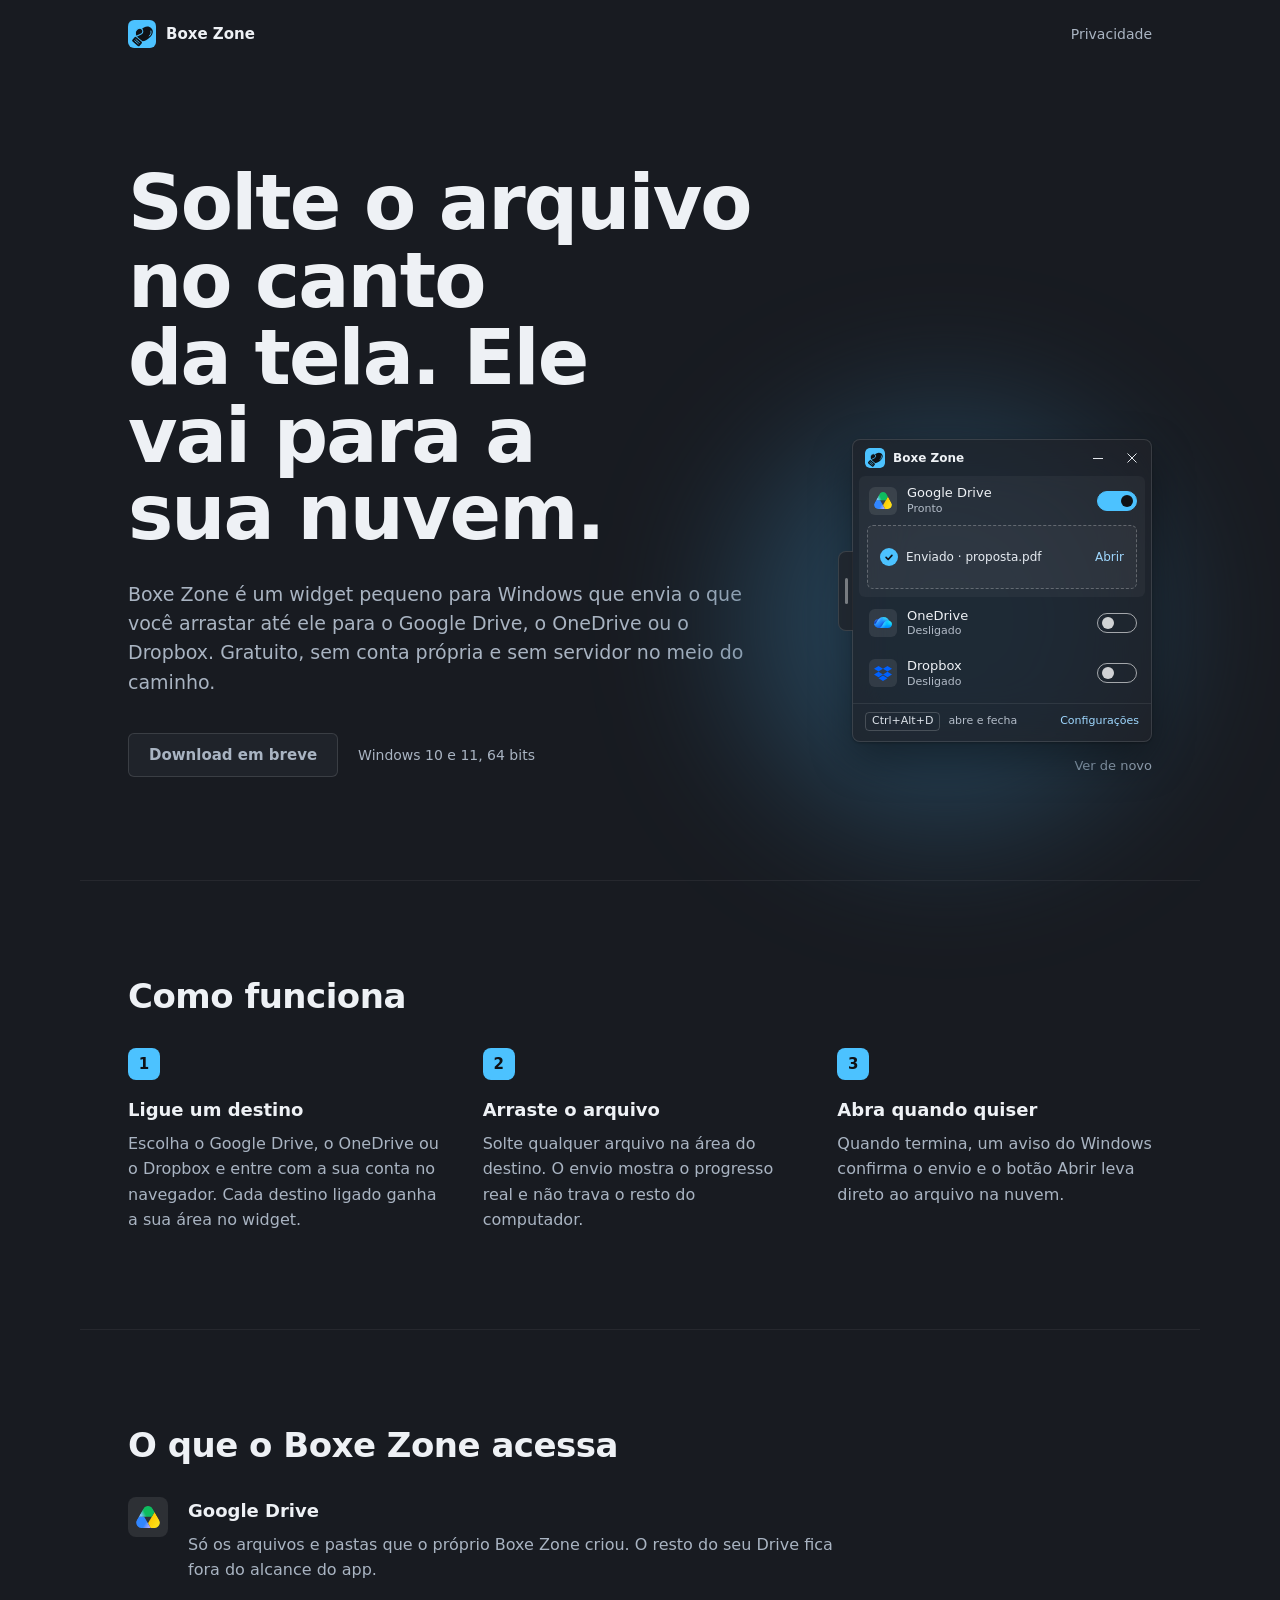
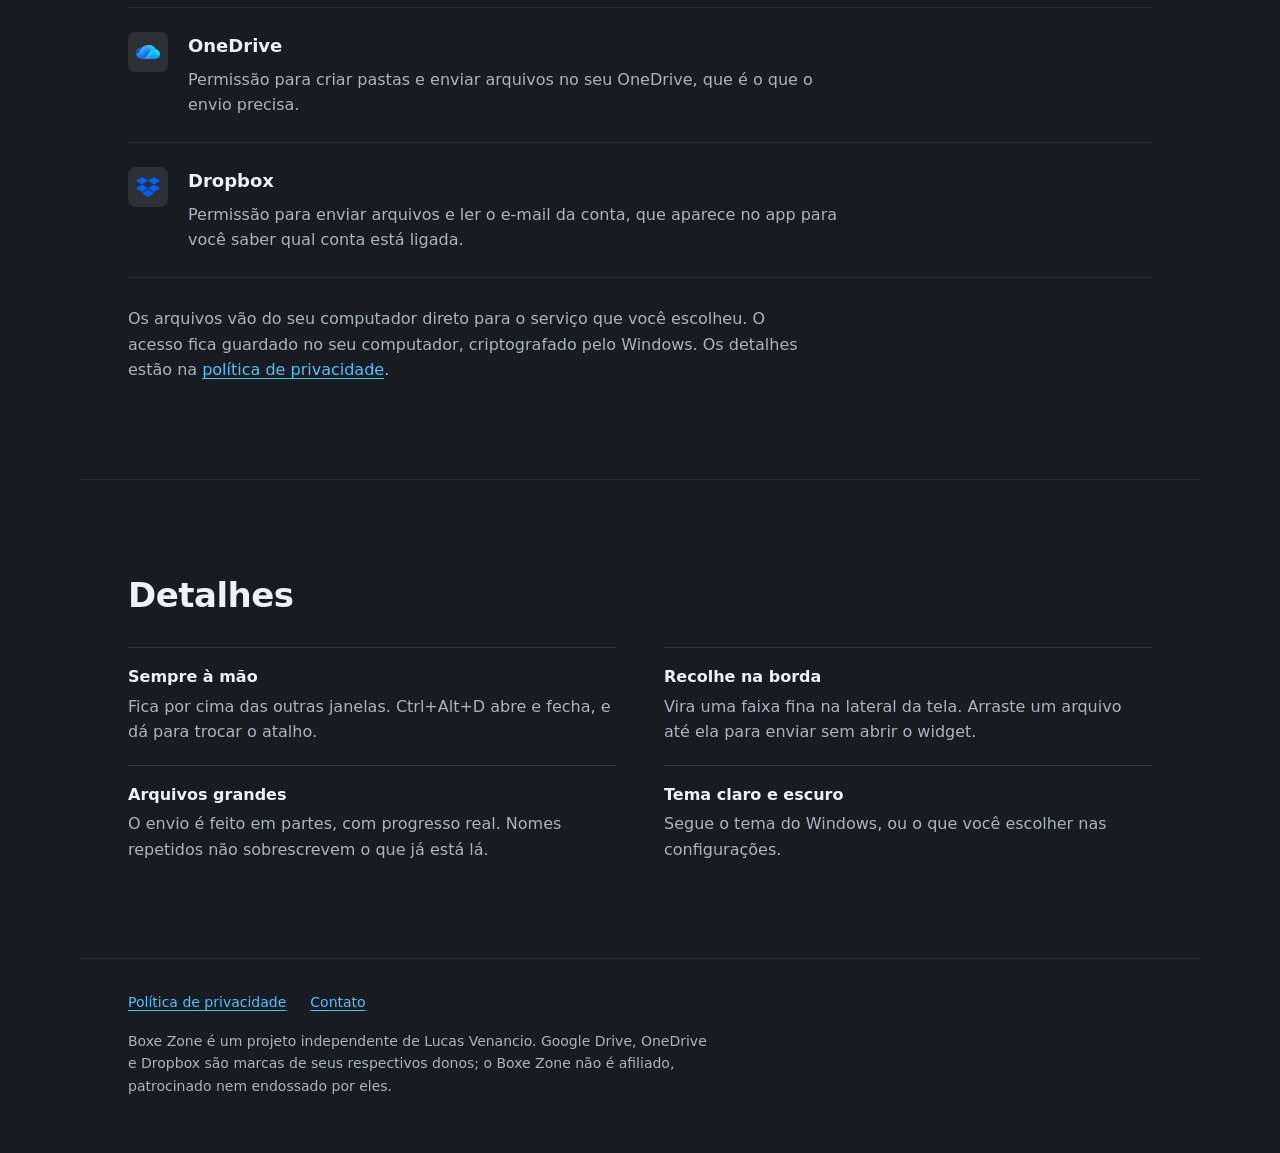
==== website/index.html @ d152ca83 "chore: split the repo into app/ and website/ - app/: the WinUI project, moved as is (history kept as" ====
<!doctype html>
<html lang="pt-BR">
<head>
  <meta charset="utf-8">
  <meta name="viewport" content="width=device-width, initial-scale=1">
  <title>Boxe Zone</title>
  <meta name="description" content="Boxe Zone é um widget gratuito para Windows: arraste arquivos para o canto da tela e eles são enviados para o Google Drive, OneDrive ou Dropbox.">
  <meta property="og:title" content="Boxe Zone">
  <meta property="og:description" content="Arraste arquivos para o canto da tela e eles vão para o Google Drive, OneDrive ou Dropbox.">
  <meta property="og:type" content="website">
  <meta property="og:url" content="https://weblucasdev.github.io/BoxeZone/">
  <meta property="og:image" content="https://weblucasdev.github.io/BoxeZone/assets/logo.svg">
  <meta name="theme-color" content="#181b21">
  <link rel="icon" href="assets/logo.svg" type="image/svg+xml">
  <link rel="alternate icon" href="favicon.ico">
  <link rel="stylesheet" href="assets/style.css">
</head>
<body>
  <a class="skip" href="#conteudo">Pular para o conteúdo</a>

  <header class="bar">
    <a class="brand" href="./" aria-label="Boxe Zone, página inicial">
      <img src="assets/logo.svg" alt="" width="28" height="28">
      Boxe Zone
    </a>
    <nav aria-label="Páginas">
      <a href="privacidade/">Privacidade</a>
    </nav>
  </header>

  <main id="conteudo">
    <section class="hero" aria-labelledby="titulo">
      <div>
        <h1 id="titulo">Solte o arquivo no canto da tela. Ele vai para a sua nuvem.</h1>
        <p class="lede">Boxe Zone é um widget pequeno para Windows que envia o que você arrastar até ele para o Google Drive, o OneDrive ou o Dropbox. Gratuito, sem conta própria e sem servidor no meio do caminho.</p>
        <div class="get">
          <a class="button" role="link" aria-disabled="true">Download em breve</a>
          <small>Windows 10 e 11, 64 bits</small>
        </div>
      </div>

      <div class="desk-glow" aria-hidden="true"></div>

      <div class="widget-col">
        <figure class="widget play" id="demo" aria-label="Demonstração: um arquivo é solto na área do Google Drive e enviado" role="img" style="margin:0">
          <div class="tab" aria-hidden="true"><span></span></div>
          <div class="w-head" aria-hidden="true">
            <img src="assets/logo.svg" alt="">
            <span class="title">Boxe Zone</span>
            <span class="w-caps">
              <svg width="10" height="10" viewBox="0 0 10 10" fill="none" stroke="currentColor" stroke-width="1"><path d="M0 5.5h10"/></svg>
              <svg width="10" height="10" viewBox="0 0 10 10" fill="none" stroke="currentColor" stroke-width="1"><path d="M.5.5l9 9M9.5.5l-9 9"/></svg>
            </span>
          </div>

          <div class="w-list" aria-hidden="true">
            <div class="w-row on">
              <div class="w-line">
                <span class="w-icon"><img src="assets/google-drive.svg" alt=""></span>
                <span class="w-name">Google Drive<small class="status"><span class="st-ready">Pronto</span><span class="st-sending">Enviando…</span></small></span>
                <span class="switch on"></span>
              </div>
              <div class="zone">
                <span class="flying">
                  <svg width="12" height="12" viewBox="0 0 16 16" fill="none" stroke="currentColor" stroke-width="1.4"><path d="M4 1.5h5l3 3v10H4z"/><path d="M9 1.5v3h3"/></svg>
                  proposta.pdf
                </span>
                <div class="z-idle">
                  <svg width="16" height="16" viewBox="0 0 16 16" fill="none" stroke="currentColor" stroke-width="1.4" stroke-linecap="round" stroke-linejoin="round"><path d="M8 10.5V2.5"/><path d="M5 5.5l3-3 3 3"/><path d="M2.5 10.5v3h11v-3"/></svg>
                  <span>Solte arquivos aqui</span>
                </div>
                <div class="z-sending">
                  <div class="z-file">
                    <svg width="14" height="14" viewBox="0 0 16 16" fill="none" stroke="currentColor" stroke-width="1.3"><path d="M4 1.5h5l3 3v10H4z"/><path d="M9 1.5v3h3"/></svg>
                    <span class="fname">proposta.pdf</span>

                  </div>
                  <div class="track"><i></i></div>
                </div>
                <div class="z-done">
                  <div class="z-file">
                    <span class="check"><svg width="10" height="10" viewBox="0 0 12 12" fill="none" stroke="currentColor" stroke-width="2" stroke-linecap="round" stroke-linejoin="round"><path d="M2.5 6.5l2.5 2.5 4.5-5"/></svg></span>
                    <span class="fname">Enviado · proposta.pdf</span>
                    <a>Abrir</a>
                  </div>
                </div>
              </div>
            </div>
            <div class="w-row">
              <div class="w-line">
                <span class="w-icon"><img src="assets/onedrive.svg" alt=""></span>
                <span class="w-name">OneDrive<small>Desligado</small></span>
                <span class="switch"></span>
              </div>
            </div>
            <div class="w-row">
              <div class="w-line">
                <span class="w-icon"><img src="assets/dropbox.svg" alt=""></span>
                <span class="w-name">Dropbox<small>Desligado</small></span>
                <span class="switch"></span>
              </div>
            </div>
          </div>

          <div class="w-foot" aria-hidden="true">
            <kbd>Ctrl+Alt+D</kbd>
            <span>abre e fecha</span>
            <span class="link">Configurações</span>
          </div>
        </figure>
        <button class="replay" type="button" id="replay" hidden>Ver de novo</button>
      </div>
    </section>

    <section class="section" aria-labelledby="como">
      <h2 id="como">Como funciona</h2>
      <ol class="steps">
        <li>
          <h3>Ligue um destino</h3>
          <p>Escolha o Google Drive, o OneDrive ou o Dropbox e entre com a sua conta no navegador. Cada destino ligado ganha a sua área no widget.</p>
        </li>
        <li>
          <h3>Arraste o arquivo</h3>
          <p>Solte qualquer arquivo na área do destino. O envio mostra o progresso real e não trava o resto do computador.</p>
        </li>
        <li>
          <h3>Abra quando quiser</h3>
          <p>Quando termina, um aviso do Windows confirma o envio e o botão Abrir leva direto ao arquivo na nuvem.</p>
        </li>
      </ol>
    </section>

    <section class="section" aria-labelledby="acesso">
      <h2 id="acesso">O que o Boxe Zone acessa</h2>
      <ul class="access">
        <li>
          <span class="w-icon"><img src="assets/google-drive.svg" alt=""></span>
          <div>
            <h3>Google Drive</h3>
            <p>Só os arquivos e pastas que o próprio Boxe Zone criou. O resto do seu Drive fica fora do alcance do app.</p>
          </div>
        </li>
        <li>
          <span class="w-icon"><img src="assets/onedrive.svg" alt=""></span>
          <div>
            <h3>OneDrive</h3>
            <p>Permissão para criar pastas e enviar arquivos no seu OneDrive, que é o que o envio precisa.</p>
          </div>
        </li>
        <li>
          <span class="w-icon"><img src="assets/dropbox.svg" alt=""></span>
          <div>
            <h3>Dropbox</h3>
            <p>Permissão para enviar arquivos e ler o e-mail da conta, que aparece no app para você saber qual conta está ligada.</p>
          </div>
        </li>
      </ul>
      <p class="note">Os arquivos vão do seu computador direto para o serviço que você escolheu. O acesso fica guardado no seu computador, criptografado pelo Windows. Os detalhes estão na <a href="privacidade/">política de privacidade</a>.</p>
    </section>

    <section class="section" aria-labelledby="detalhes">
      <h2 id="detalhes">Detalhes</h2>
      <dl class="facts">
        <div>
          <dt>Sempre à mão</dt>
          <dd>Fica por cima das outras janelas. Ctrl+Alt+D abre e fecha, e dá para trocar o atalho.</dd>
        </div>
        <div>
          <dt>Recolhe na borda</dt>
          <dd>Vira uma faixa fina na lateral da tela. Arraste um arquivo até ela para enviar sem abrir o widget.</dd>
        </div>
        <div>
          <dt>Arquivos grandes</dt>
          <dd>O envio é feito em partes, com progresso real. Nomes repetidos não sobrescrevem o que já está lá.</dd>
        </div>
        <div>
          <dt>Tema claro e escuro</dt>
          <dd>Segue o tema do Windows, ou o que você escolher nas configurações.</dd>
        </div>
      </dl>
    </section>
  </main>

  <footer class="foot">
    <nav aria-label="Rodapé">
      <a href="privacidade/">Política de privacidade</a>
      <a href="mailto:lucasvenanciodev@gmail.com">Contato</a>
    </nav>
    <p>Boxe Zone é um projeto independente de Lucas Venancio. Google Drive, OneDrive e Dropbox são marcas de seus respectivos donos; o Boxe Zone não é afiliado, patrocinado nem endossado por eles.</p>
  </footer>

  <script>
    // Replays the drop demo on request; the first run starts on load through the .play class.
    (function () {
      var demo = document.getElementById('demo');
      var replay = document.getElementById('replay');
      if (!window.matchMedia || window.matchMedia('(prefers-reduced-motion: reduce)').matches) {
        return;
      }
      replay.hidden = false;
      replay.addEventListener('click', function () {
        demo.classList.remove('play');
        void demo.offsetWidth;
        demo.classList.add('play');
      });
    })();
  </script>
</body>
</html>
---- website/assets/style.css ----
/* Boxe Zone site: same palette and type as the Windows app (dark Fluent, accent #4CC2FF). */

:root {
  --desk: #181b21;
  --desk-raised: #1f232a;
  --surface: rgba(32, 34, 40, 0.72);
  --text: #eef1f5;
  --muted: #a9b4c2;
  --line: rgba(255, 255, 255, 0.12);
  --accent: #4cc2ff;
  --ink: #0f1216;

  --font: "Segoe UI Variable Text", "Segoe UI Variable", "Segoe UI", system-ui, -apple-system, sans-serif;
  --font-display: "Segoe UI Variable Display", "Segoe UI Variable", "Segoe UI", system-ui, -apple-system, sans-serif;

  --gutter: clamp(16px, 5vw, 48px);
  --measure: 66ch;
}

*,
*::before,
*::after {
  box-sizing: border-box;
}

html {
  color-scheme: dark;
  -webkit-text-size-adjust: 100%;
}

body {
  margin: 0;
  background: var(--desk);
  color: var(--text);
  font-family: var(--font);
  font-size: 16px;
  line-height: 1.6;
}

a {
  color: var(--accent);
  text-underline-offset: 3px;
}

a:hover {
  color: #8fd8ff;
}

:focus-visible {
  outline: 2px solid var(--accent);
  outline-offset: 3px;
  border-radius: 4px;
}

img {
  display: block;
  max-width: 100%;
}

.skip {
  position: absolute;
  left: 16px;
  top: -48px;
  padding: 8px 12px;
  background: var(--accent);
  color: var(--ink);
  border-radius: 6px;
  font-weight: 600;
  text-decoration: none;
}

.skip:focus {
  top: 12px;
}

/* Top bar */

.bar {
  display: flex;
  align-items: center;
  justify-content: space-between;
  gap: 16px;
  max-width: 1120px;
  margin: 0 auto;
  padding: 20px var(--gutter);
}

.brand {
  display: inline-flex;
  align-items: center;
  gap: 10px;
  color: var(--text);
  font-weight: 600;
  font-size: 15px;
  text-decoration: none;
}

.brand img {
  width: 28px;
  height: 28px;
}

.brand:hover {
  color: var(--text);
}

.bar nav a {
  color: var(--muted);
  font-size: 14px;
  text-decoration: none;
}

.bar nav a:hover {
  color: var(--text);
}

/* Hero: the page is a desktop, and the widget sits in its corner like it does on Windows. */

.hero {
  position: relative;
  max-width: 1120px;
  margin: 0 auto;
  padding: clamp(40px, 8vw, 96px) var(--gutter) clamp(48px, 8vw, 104px);
  display: grid;
  grid-template-columns: minmax(0, 1fr) 316px;
  align-items: end;
  gap: 48px;
}

.hero h1 {
  margin: 0;
  max-width: 13em;
  font-family: var(--font-display);
  font-weight: 600;
  font-size: clamp(40px, 6.4vw, 76px);
  line-height: 1.02;
  letter-spacing: -0.025em;
  text-wrap: balance;
}

.hero .lede {
  max-width: 34em;
  margin: 28px 0 0;
  color: var(--muted);
  font-size: clamp(17px, 1.6vw, 19px);
  line-height: 1.55;
}

.get {
  display: flex;
  flex-wrap: wrap;
  align-items: center;
  gap: 12px 20px;
  margin-top: 36px;
}

.button {
  display: inline-flex;
  align-items: center;
  gap: 10px;
  min-height: 44px;
  padding: 0 20px;
  border-radius: 6px;
  background: var(--accent);
  color: var(--ink);
  font: 600 15px/1 var(--font);
  text-decoration: none;
  border: 0;
}

.button[aria-disabled="true"] {
  background: var(--desk-raised);
  color: var(--muted);
  border: 1px solid var(--line);
  cursor: default;
}

.get small {
  color: var(--muted);
  font-size: 14px;
}

/* The widget, rebuilt from the app's own measures (docs/widget.dc.html). */

.desk-glow {
  position: absolute;
  right: 4%;
  bottom: 6%;
  width: 420px;
  height: 420px;
  border-radius: 50%;
  background: #2f5d7c;
  filter: blur(70px);
  opacity: 0.55;
  pointer-events: none;
}

.widget {
  position: relative;
  width: 300px;
  justify-self: end;
  border-radius: 8px;
  background: var(--surface);
  -webkit-backdrop-filter: blur(28px) saturate(140%);
  backdrop-filter: blur(28px) saturate(140%);
  border: 1px solid var(--line);
  box-shadow: 0 16px 40px rgba(0, 0, 0, 0.4), 0 1px 3px rgba(0, 0, 0, 0.3);
  font-size: 13px;
  line-height: 1.35;
  user-select: none;
}

.widget .tab {
  position: absolute;
  left: -15px;
  top: 50%;
  width: 15px;
  height: 80px;
  margin-top: -40px;
  border: 1px solid var(--line);
  border-right: 0;
  border-radius: 8px 0 0 8px;
  background: var(--surface);
  display: flex;
  align-items: center;
  justify-content: center;
}

.widget .tab span {
  width: 3px;
  height: 26px;
  border-radius: 2px;
  background: rgba(255, 255, 255, 0.4);
}

.w-head {
  display: flex;
  align-items: center;
  gap: 8px;
  height: 36px;
  padding: 0 14px 0 12px;
  font-size: 12px;
  font-weight: 600;
}

.w-head img {
  width: 20px;
  height: 20px;
  border-radius: 5px;
}

.w-head .title {
  flex-grow: 1;
}

.w-caps {
  display: flex;
  gap: 24px;
  color: #e3e7ec;
}

.w-list {
  display: flex;
  flex-direction: column;
  gap: 2px;
  padding: 0 6px 6px;
}

.w-row {
  border-radius: 6px;
}

.w-row.on {
  background: rgba(255, 255, 255, 0.04);
}

.w-line {
  display: flex;
  align-items: center;
  gap: 10px;
  padding: 8px 8px 8px 10px;
}

.w-icon {
  width: 28px;
  height: 28px;
  border-radius: 6px;
  background: rgba(255, 255, 255, 0.09);
  display: flex;
  align-items: center;
  justify-content: center;
  flex-shrink: 0;
}

.w-icon img {
  width: 18px;
  height: 18px;
  object-fit: contain;
}

.w-name {
  flex-grow: 1;
  min-width: 0;
}

.w-name small {
  display: block;
  color: #b3bcc8;
  font-size: 11px;
}

.switch {
  position: relative;
  width: 40px;
  height: 20px;
  border-radius: 10px;
  border: 1px solid rgba(255, 255, 255, 0.6);
  flex-shrink: 0;
}

.switch::after {
  content: "";
  position: absolute;
  top: 3px;
  left: 4px;
  width: 12px;
  height: 12px;
  border-radius: 6px;
  background: rgba(255, 255, 255, 0.8);
}

.switch.on {
  background: var(--accent);
  border-color: var(--accent);
}

.switch.on::after {
  left: 23px;
  background: var(--ink);
}

.w-foot {
  display: flex;
  align-items: center;
  gap: 8px;
  padding: 8px 12px 10px;
  border-top: 1px solid rgba(255, 255, 255, 0.08);
  color: #b3bcc8;
  font-size: 11px;
}

.w-foot kbd {
  padding: 1px 6px;
  border: 1px solid rgba(255, 255, 255, 0.18);
  border-radius: 4px;
  color: #dbe1e8;
  font: inherit;
}

.w-foot .link {
  margin-left: auto;
  color: #9fd8ff;
}

/* Drop zone: one sequence on load, a file lands and is sent. */

.zone {
  position: relative;
  display: grid;
  min-height: 64px;
  margin: 0 8px 8px;
  padding: 10px 12px;
  border: 1px dashed rgba(255, 255, 255, 0.26);
  border-radius: 6px;
  background: rgba(255, 255, 255, 0.03);
  color: #e8edf3;
  font-size: 12px;
}

.zone > div {
  grid-area: 1 / 1;
  align-self: center;
}

.z-idle {
  display: flex;
  align-items: center;
  justify-content: center;
  gap: 8px;
  color: #cfd8e3;
}

.z-sending,
.z-done {
  display: flex;
  flex-direction: column;
  gap: 8px;
}

.z-file {
  display: flex;
  align-items: center;
  gap: 8px;
}

.z-file .fname {
  flex-grow: 1;
  overflow: hidden;
  text-overflow: ellipsis;
  white-space: nowrap;
}

/* Row status: "Pronto", and "Enviando…" while the demo file is being sent. */
.status {
  display: grid;
}

.status span {
  grid-area: 1 / 1;
}

.st-sending {
  opacity: 0;
}

.track {
  height: 3px;
  border-radius: 2px;
  background: rgba(255, 255, 255, 0.12);
  overflow: hidden;
}

.track i {
  display: block;
  height: 3px;
  background: var(--accent);
  transform-origin: left;
}

.check {
  width: 18px;
  height: 18px;
  border-radius: 9px;
  background: var(--accent);
  color: var(--ink);
  display: inline-flex;
  align-items: center;
  justify-content: center;
  flex-shrink: 0;
}

.z-done .z-file a {
  color: #9fd8ff;
  text-decoration: none;
}

.flying {
  position: absolute;
  left: -132px;
  top: 14px;
  display: inline-flex;
  align-items: center;
  gap: 6px;
  padding: 6px 10px;
  border-radius: 6px;
  background: #f3f5f8;
  color: #1b1f24;
  font-size: 12px;
  box-shadow: 0 8px 20px rgba(0, 0, 0, 0.35);
  opacity: 0;
  pointer-events: none;
}

/* Final state is the resting state, so without motion the widget simply shows "Enviado". */
.z-idle,
.z-sending,
.zone .flying {
  opacity: 0;
}

.z-done {
  opacity: 1;
}

.track i {
  transform: scaleX(1);
}

@media (prefers-reduced-motion: no-preference) {
  .play .flying {
    animation: fly 1.1s cubic-bezier(0.3, 0, 0.2, 1) 0.6s both;
  }

  .play .z-idle {
    animation: show-until 1.7s 0s both;
  }

  .play .z-sending {
    animation: show-between 3.7s 0s both;
  }

  .play .z-sending .track i {
    animation: fill 1.9s cubic-bezier(0.4, 0, 0.6, 1) 1.7s both;
  }

  .play .z-done {
    animation: show-from 3.7s 0s both;
  }

  .play .zone {
    animation: hover-zone 2s 0s both;
  }

  .play .st-sending {
    animation: show-between 3.7s 0s both;
  }

  .play .st-ready {
    animation: hide-between 3.7s 0s both;
  }
}

@keyframes fly {
  0% { opacity: 0; transform: translate(-40px, -30px) rotate(-6deg); }
  20% { opacity: 1; }
  80% { opacity: 1; transform: translate(150px, 6px) rotate(0); }
  100% { opacity: 0; transform: translate(160px, 8px) scale(0.92); }
}

@keyframes show-until {
  0%, 99% { opacity: 1; }
  100% { opacity: 0; }
}

@keyframes show-between {
  0%, 45% { opacity: 0; }
  46%, 99% { opacity: 1; }
  100% { opacity: 0; }
}

@keyframes hide-between {
  0%, 45% { opacity: 1; }
  46%, 99% { opacity: 0; }
  100% { opacity: 1; }
}

@keyframes show-from {
  0%, 99% { opacity: 0; }
  100% { opacity: 1; }
}

@keyframes fill {
  from { transform: scaleX(0); }
  to { transform: scaleX(1); }
}

/* The file hovering over the zone (about 1.2 s to 1.7 s), like a real drag. */
@keyframes hover-zone {
  0%, 58%, 90%, 100% { border-color: rgba(255, 255, 255, 0.26); background: rgba(255, 255, 255, 0.03); }
  64%, 84% { border-color: rgba(76, 194, 255, 0.7); background: rgba(76, 194, 255, 0.08); }
}

.replay {
  margin-top: 12px;
  padding: 4px 0;
  border: 0;
  background: none;
  color: var(--muted);
  font: 13px var(--font);
  cursor: pointer;
  justify-self: end;
}

.replay:hover {
  color: var(--text);
}

.widget-col {
  display: grid;
  justify-items: end;
}

/* Sections */

.section {
  max-width: 1120px;
  margin: 0 auto;
  padding: clamp(56px, 8vw, 96px) var(--gutter);
  border-top: 1px solid rgba(255, 255, 255, 0.06);
}

.section h2 {
  margin: 0 0 32px;
  font-family: var(--font-display);
  font-weight: 600;
  font-size: clamp(26px, 3vw, 34px);
  line-height: 1.15;
  letter-spacing: -0.015em;
}

.steps {
  display: grid;
  grid-template-columns: repeat(3, minmax(0, 1fr));
  gap: 40px;
  margin: 0;
  padding: 0;
  list-style: none;
  counter-reset: step;
}

.steps li {
  counter-increment: step;
}

.steps li::before {
  content: counter(step);
  display: flex;
  align-items: center;
  justify-content: center;
  width: 32px;
  height: 32px;
  margin-bottom: 16px;
  border-radius: 8px;
  background: var(--accent);
  color: var(--ink);
  font-weight: 700;
  font-size: 15px;
}

.steps h3,
.access h3 {
  margin: 0 0 6px;
  font-size: 18px;
  font-weight: 600;
}

.steps p,
.access p {
  margin: 0;
  color: var(--muted);
  max-width: 34ch;
}

.access {
  display: grid;
  gap: 0;
  margin: 0;
  padding: 0;
  list-style: none;
}

.access li {
  display: grid;
  grid-template-columns: 40px minmax(0, 1fr);
  gap: 20px;
  padding: 24px 0;
  border-bottom: 1px solid rgba(255, 255, 255, 0.06);
}

.access li:first-child {
  padding-top: 0;
}

.access .w-icon {
  width: 40px;
  height: 40px;
  border-radius: 8px;
}

.access .w-icon img {
  width: 24px;
  height: 24px;
}

.access p {
  max-width: var(--measure);
}

.note {
  max-width: var(--measure);
  margin: 28px 0 0;
  color: var(--muted);
}

.facts {
  display: grid;
  grid-template-columns: repeat(2, minmax(0, 1fr));
  gap: 20px 48px;
  margin: 0;
}

.facts div {
  padding-top: 16px;
  border-top: 1px solid var(--line);
}

.facts dt {
  font-weight: 600;
}

.facts dd {
  margin: 4px 0 0;
  color: var(--muted);
}

/* Footer */

.foot {
  max-width: 1120px;
  margin: 0 auto;
  padding: 32px var(--gutter) 48px;
  border-top: 1px solid rgba(255, 255, 255, 0.06);
  color: var(--muted);
  font-size: 14px;
}

.foot p {
  margin: 0 0 8px;
  max-width: var(--measure);
}

.foot nav {
  display: flex;
  flex-wrap: wrap;
  gap: 8px 24px;
  margin-bottom: 16px;
}

/* Long-form pages (privacy policy) */

.doc {
  max-width: calc(var(--measure) + 2 * var(--gutter));
  margin: 0 auto;
  padding: clamp(32px, 6vw, 64px) var(--gutter) 72px;
}

.doc h1 {
  margin: 0 0 8px;
  font-family: var(--font-display);
  font-weight: 600;
  font-size: clamp(32px, 4.4vw, 46px);
  line-height: 1.1;
  letter-spacing: -0.02em;
}

.doc .updated {
  margin: 0 0 40px;
  color: var(--muted);
  font-size: 14px;
}

.doc .summary {
  margin: 0 0 48px;
  padding: 20px 24px;
  border-left: 3px solid var(--accent);
  background: var(--desk-raised);
  border-radius: 0 8px 8px 0;
}

.doc .summary p {
  margin: 0;
}

.doc h2 {
  margin: 48px 0 12px;
  font-size: 22px;
  font-weight: 600;
  line-height: 1.3;
}

.doc h3 {
  margin: 28px 0 8px;
  font-size: 17px;
  font-weight: 600;
}

.doc p,
.doc li {
  color: #d6dde6;
}

.doc ul {
  padding-left: 22px;
}

.doc li + li {
  margin-top: 6px;
}

.doc code {
  padding: 1px 6px;
  border-radius: 4px;
  background: var(--desk-raised);
  font-size: 14px;
  overflow-wrap: anywhere;
}

/* Phones and narrow windows */

@media (max-width: 860px) {
  .hero {
    grid-template-columns: minmax(0, 1fr);
    gap: 56px;
  }

  .widget-col {
    justify-items: center;
  }

  .desk-glow {
    right: 50%;
    transform: translateX(50%);
    width: 320px;
    height: 320px;
  }

  .steps {
    grid-template-columns: minmax(0, 1fr);
    gap: 32px;
  }

  .facts {
    grid-template-columns: minmax(0, 1fr);
  }
}

@media (max-width: 380px) {
  .widget {
    width: 100%;
  }

  .widget-col {
    padding-left: 15px;
  }
}
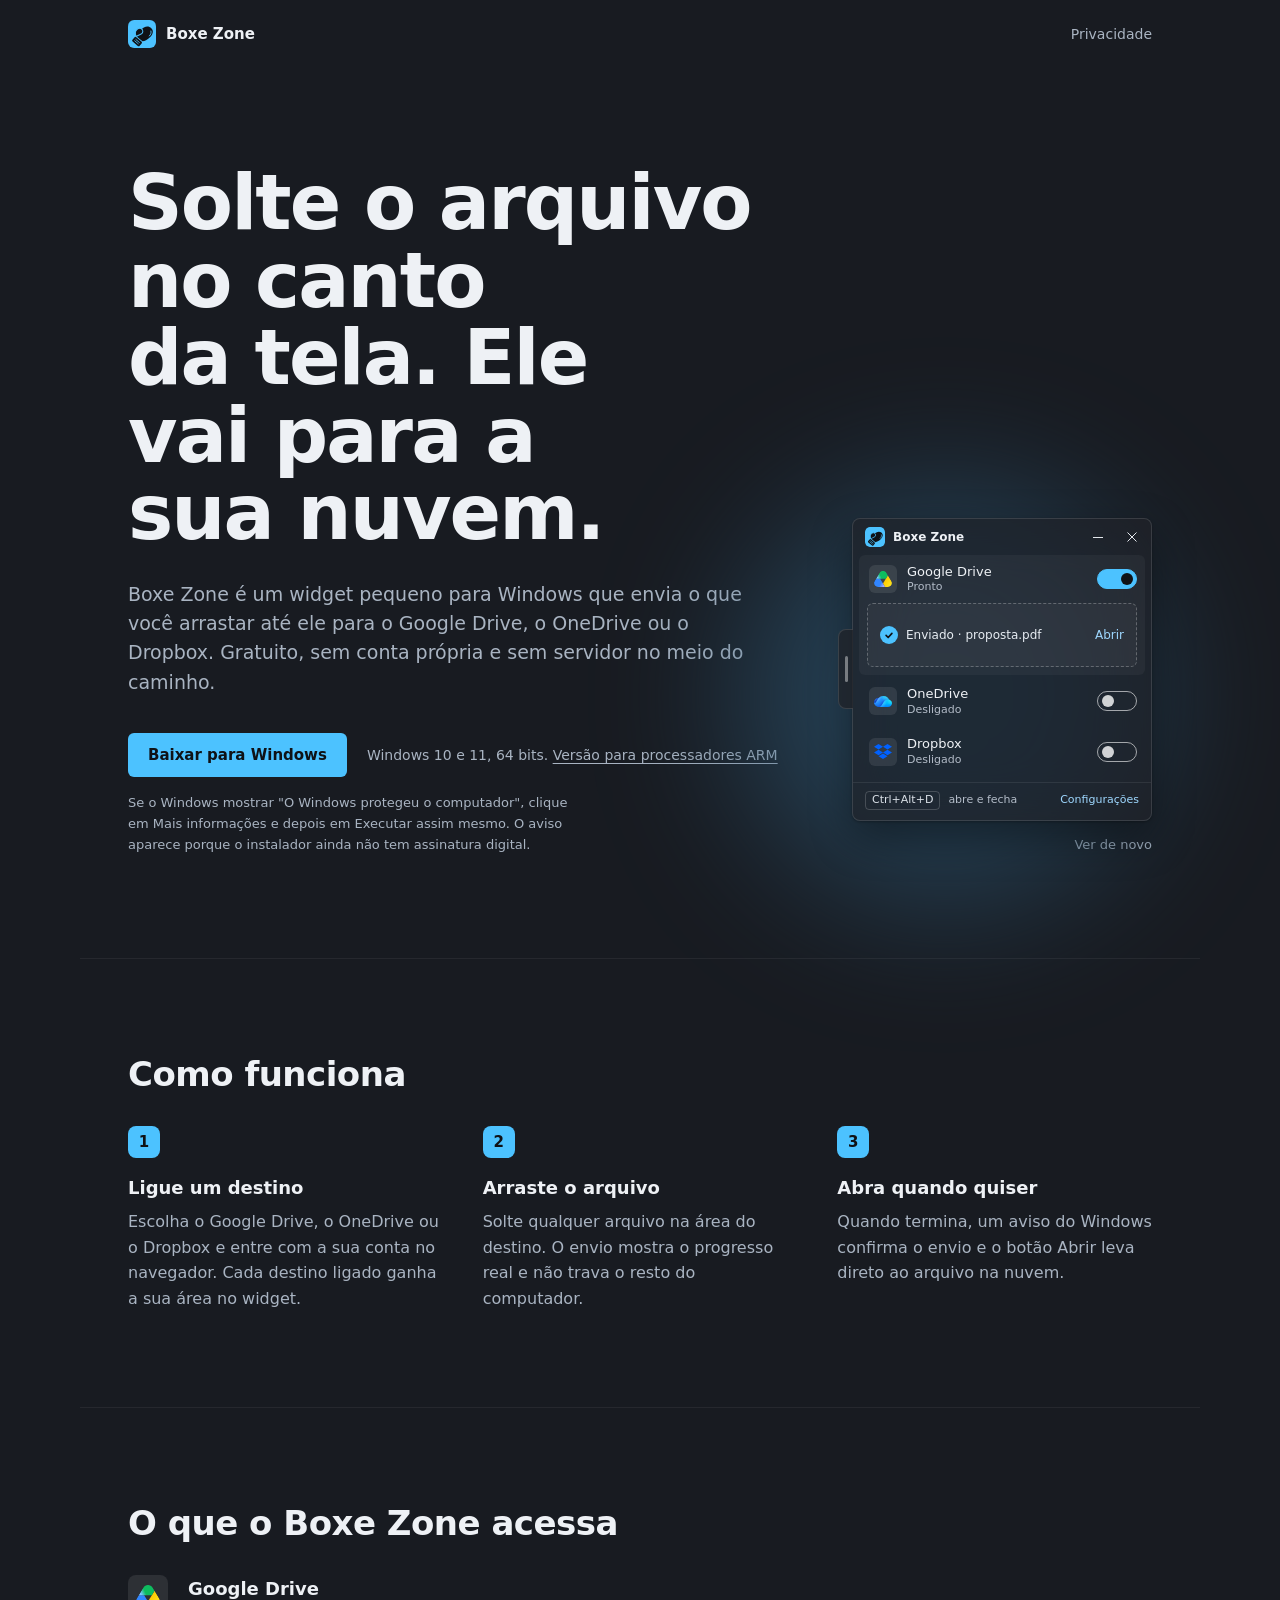
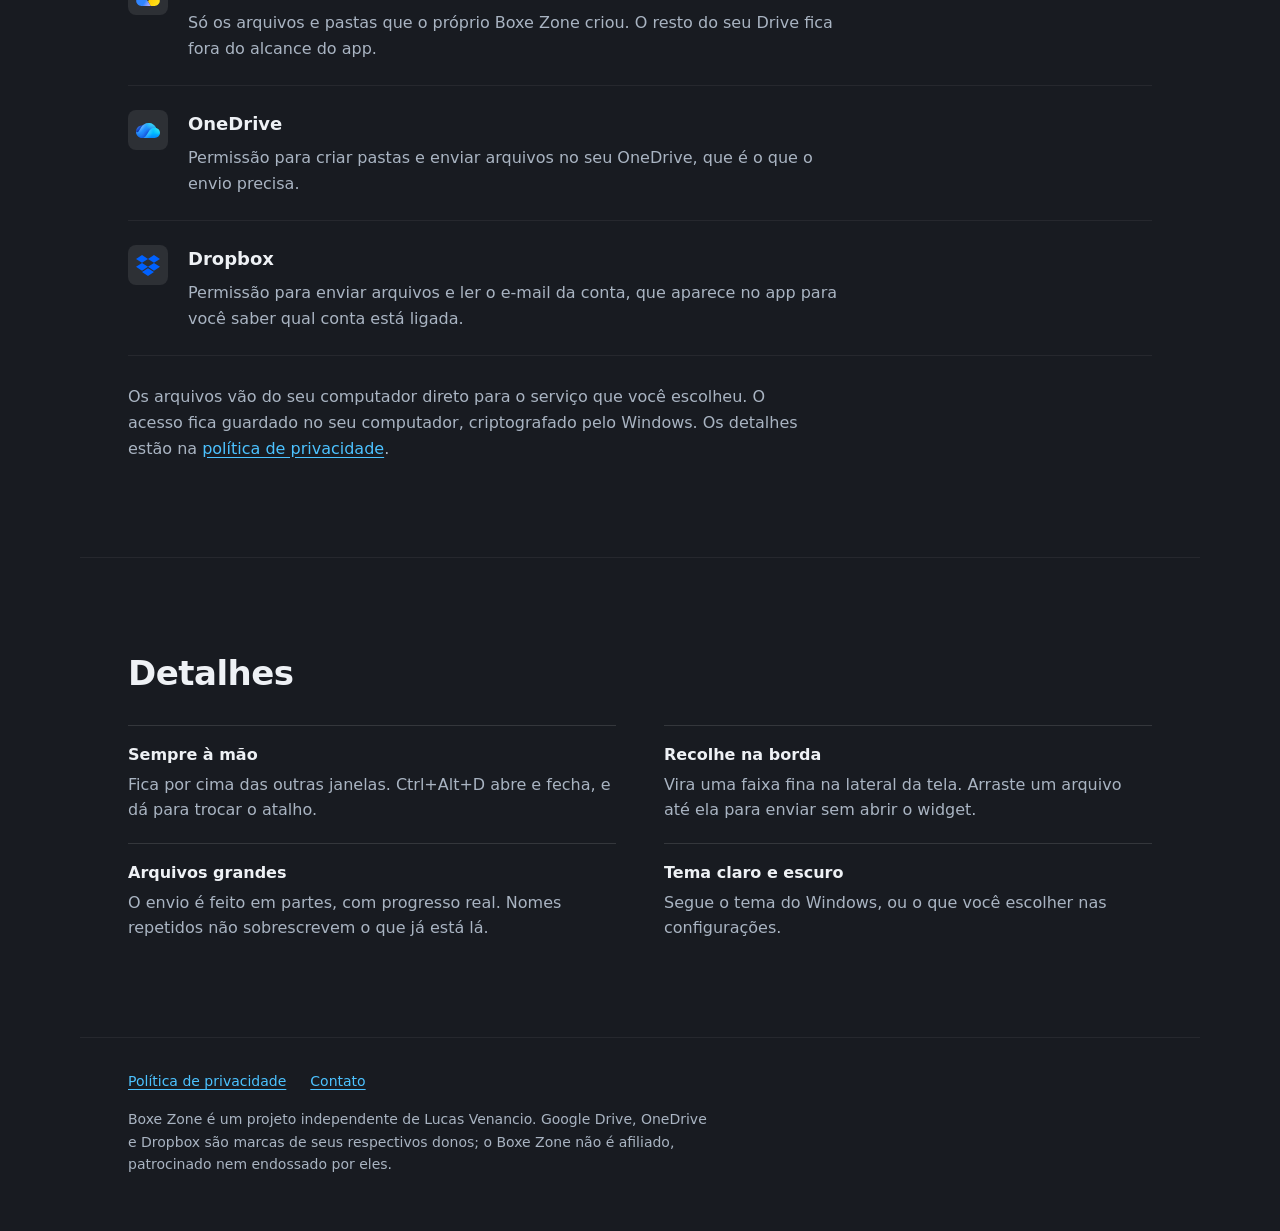
==== commit 8ba143fd: "docs: download button, installer notes and roadmap Co-Authored-By: Claude Opus 5.5 <noreply@anthropi" ====
--- a/website/index.html
+++ b/website/index.html
@@ -34,9 +34,10 @@
         <h1 id="titulo">Solte o arquivo no canto da tela. Ele vai para a sua nuvem.</h1>
         <p class="lede">Boxe Zone é um widget pequeno para Windows que envia o que você arrastar até ele para o Google Drive, o OneDrive ou o Dropbox. Gratuito, sem conta própria e sem servidor no meio do caminho.</p>
         <div class="get">
-          <a class="button" role="link" aria-disabled="true">Download em breve</a>
-          <small>Windows 10 e 11, 64 bits</small>
-        </div>
+          <a class="button" href="https://github.com/WebLucasDev/BoxeZone/releases/latest/download/BoxeZone-Setup-x64.exe">Baixar para Windows</a>
+          <small>Windows 10 e 11, 64 bits. <a href="https://github.com/WebLucasDev/BoxeZone/releases/latest/download/BoxeZone-Setup-arm64.exe">Versão para processadores ARM</a></small>
+        </div>
+        <p class="smartscreen">Se o Windows mostrar "O Windows protegeu o computador", clique em Mais informações e depois em Executar assim mesmo. O aviso aparece porque o instalador ainda não tem assinatura digital.</p>
       </div>
 
       <div class="desk-glow" aria-hidden="true"></div>
--- a/website/assets/style.css
+++ b/website/assets/style.css
@@ -178,6 +178,21 @@
 .get small {
   color: var(--muted);
   font-size: 14px;
+}
+
+.get small a {
+  color: var(--muted);
+}
+
+.get small a:hover {
+  color: var(--text);
+}
+
+.smartscreen {
+  max-width: 34em;
+  margin: 16px 0 0;
+  color: var(--muted);
+  font-size: 13px;
 }
 
 /* The widget, rebuilt from the app's own measures (docs/widget.dc.html). */
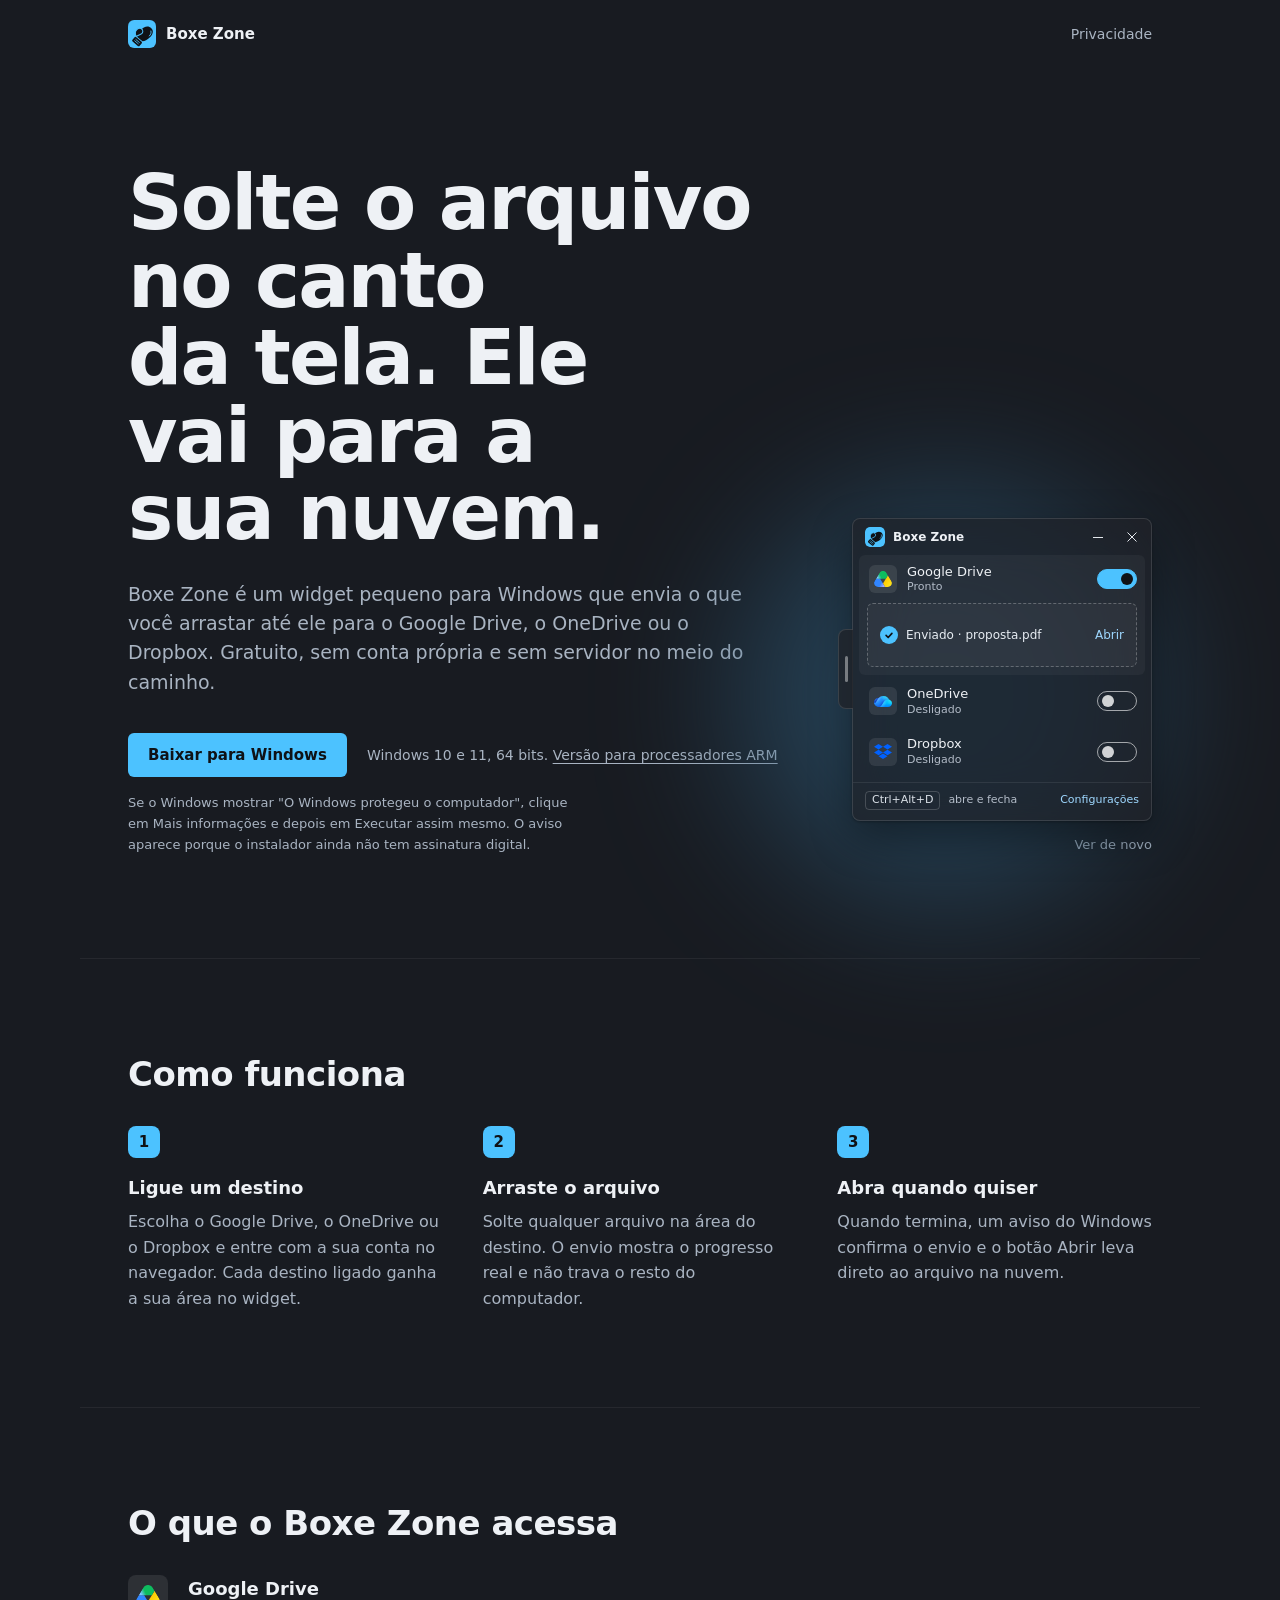
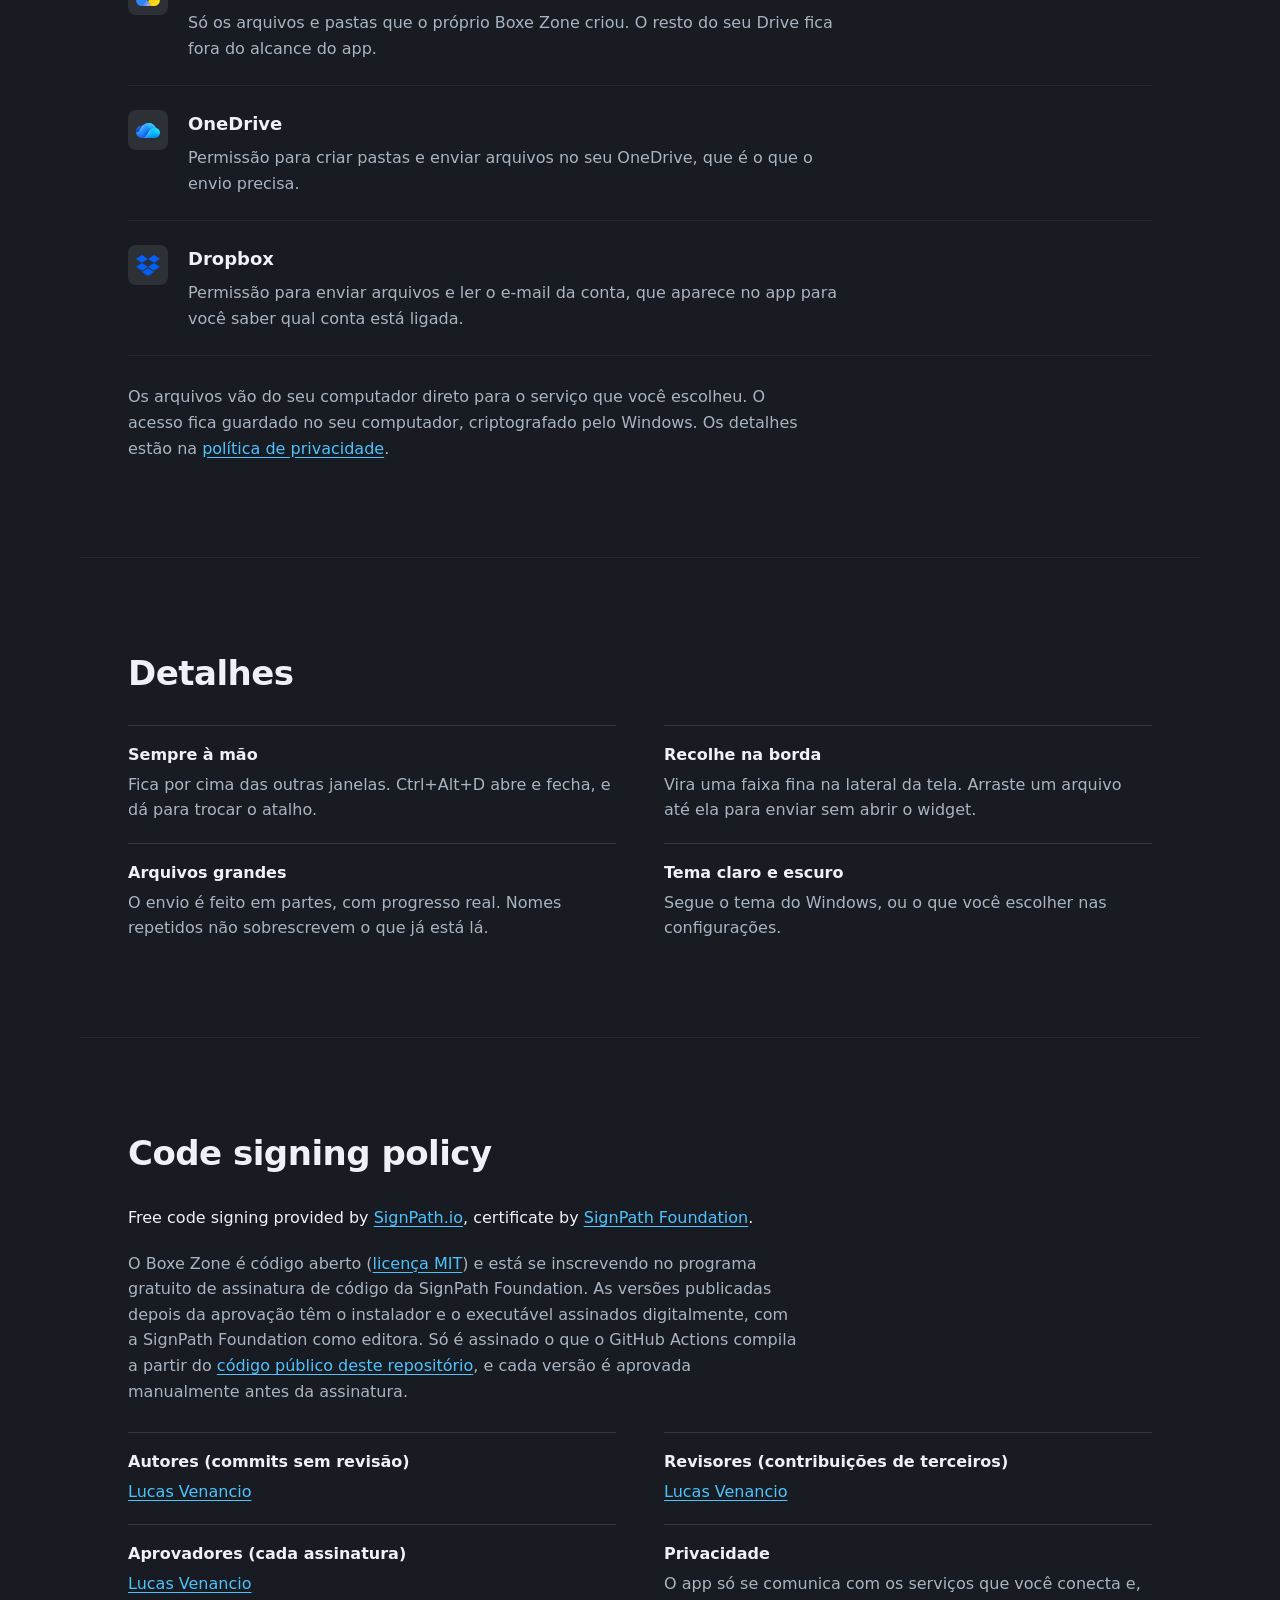
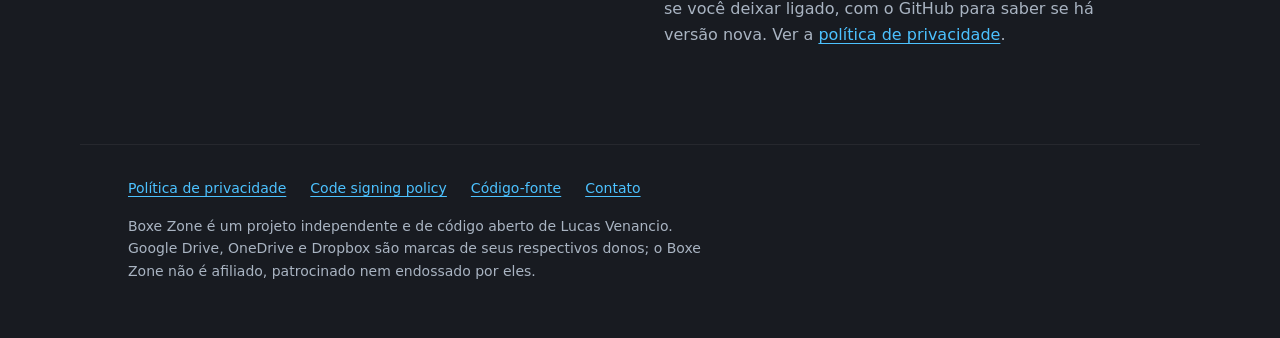
==== commit e572c024: "feat: open source (MIT) and SignPath Foundation requirements - LICENSE (MIT) and README. - Site: 'Co" ====
--- a/website/index.html
+++ b/website/index.html
@@ -180,14 +180,40 @@
         </div>
       </dl>
     </section>
+
+    <section class="section policy" id="code-signing-policy" aria-labelledby="assinatura">
+      <h2 id="assinatura" lang="en">Code signing policy</h2>
+      <p class="note-strong" lang="en">Free code signing provided by <a href="https://about.signpath.io/">SignPath.io</a>, certificate by <a href="https://signpath.org/">SignPath Foundation</a>.</p>
+      <p>O Boxe Zone é código aberto (<a href="https://github.com/WebLucasDev/BoxeZone/blob/main/LICENSE">licença MIT</a>) e está se inscrevendo no programa gratuito de assinatura de código da SignPath Foundation. As versões publicadas depois da aprovação têm o instalador e o executável assinados digitalmente, com a SignPath Foundation como editora. Só é assinado o que o GitHub Actions compila a partir do <a href="https://github.com/WebLucasDev/BoxeZone">código público deste repositório</a>, e cada versão é aprovada manualmente antes da assinatura.</p>
+      <dl class="facts">
+        <div>
+          <dt>Autores (commits sem revisão)</dt>
+          <dd><a href="https://github.com/WebLucasDev">Lucas Venancio</a></dd>
+        </div>
+        <div>
+          <dt>Revisores (contribuições de terceiros)</dt>
+          <dd><a href="https://github.com/WebLucasDev">Lucas Venancio</a></dd>
+        </div>
+        <div>
+          <dt>Aprovadores (cada assinatura)</dt>
+          <dd><a href="https://github.com/WebLucasDev">Lucas Venancio</a></dd>
+        </div>
+        <div>
+          <dt>Privacidade</dt>
+          <dd>O app só se comunica com os serviços que você conecta e, se você deixar ligado, com o GitHub para saber se há versão nova. Ver a <a href="privacidade/">política de privacidade</a>.</dd>
+        </div>
+      </dl>
+    </section>
   </main>
 
   <footer class="foot">
     <nav aria-label="Rodapé">
       <a href="privacidade/">Política de privacidade</a>
+      <a href="#code-signing-policy" lang="en">Code signing policy</a>
+      <a href="https://github.com/WebLucasDev/BoxeZone">Código-fonte</a>
       <a href="mailto:lucasvenanciodev@gmail.com">Contato</a>
     </nav>
-    <p>Boxe Zone é um projeto independente de Lucas Venancio. Google Drive, OneDrive e Dropbox são marcas de seus respectivos donos; o Boxe Zone não é afiliado, patrocinado nem endossado por eles.</p>
+    <p>Boxe Zone é um projeto independente e de código aberto de Lucas Venancio. Google Drive, OneDrive e Dropbox são marcas de seus respectivos donos; o Boxe Zone não é afiliado, patrocinado nem endossado por eles.</p>
   </footer>
 
   <script>
--- a/website/assets/style.css
+++ b/website/assets/style.css
@@ -718,6 +718,22 @@
   color: var(--muted);
 }
 
+/* Code signing policy */
+
+.policy > p {
+  max-width: var(--measure);
+  margin: 0 0 20px;
+  color: var(--muted);
+}
+
+.policy > .note-strong {
+  color: var(--text);
+}
+
+.policy .facts {
+  margin-top: 28px;
+}
+
 /* Footer */
 
 .foot {
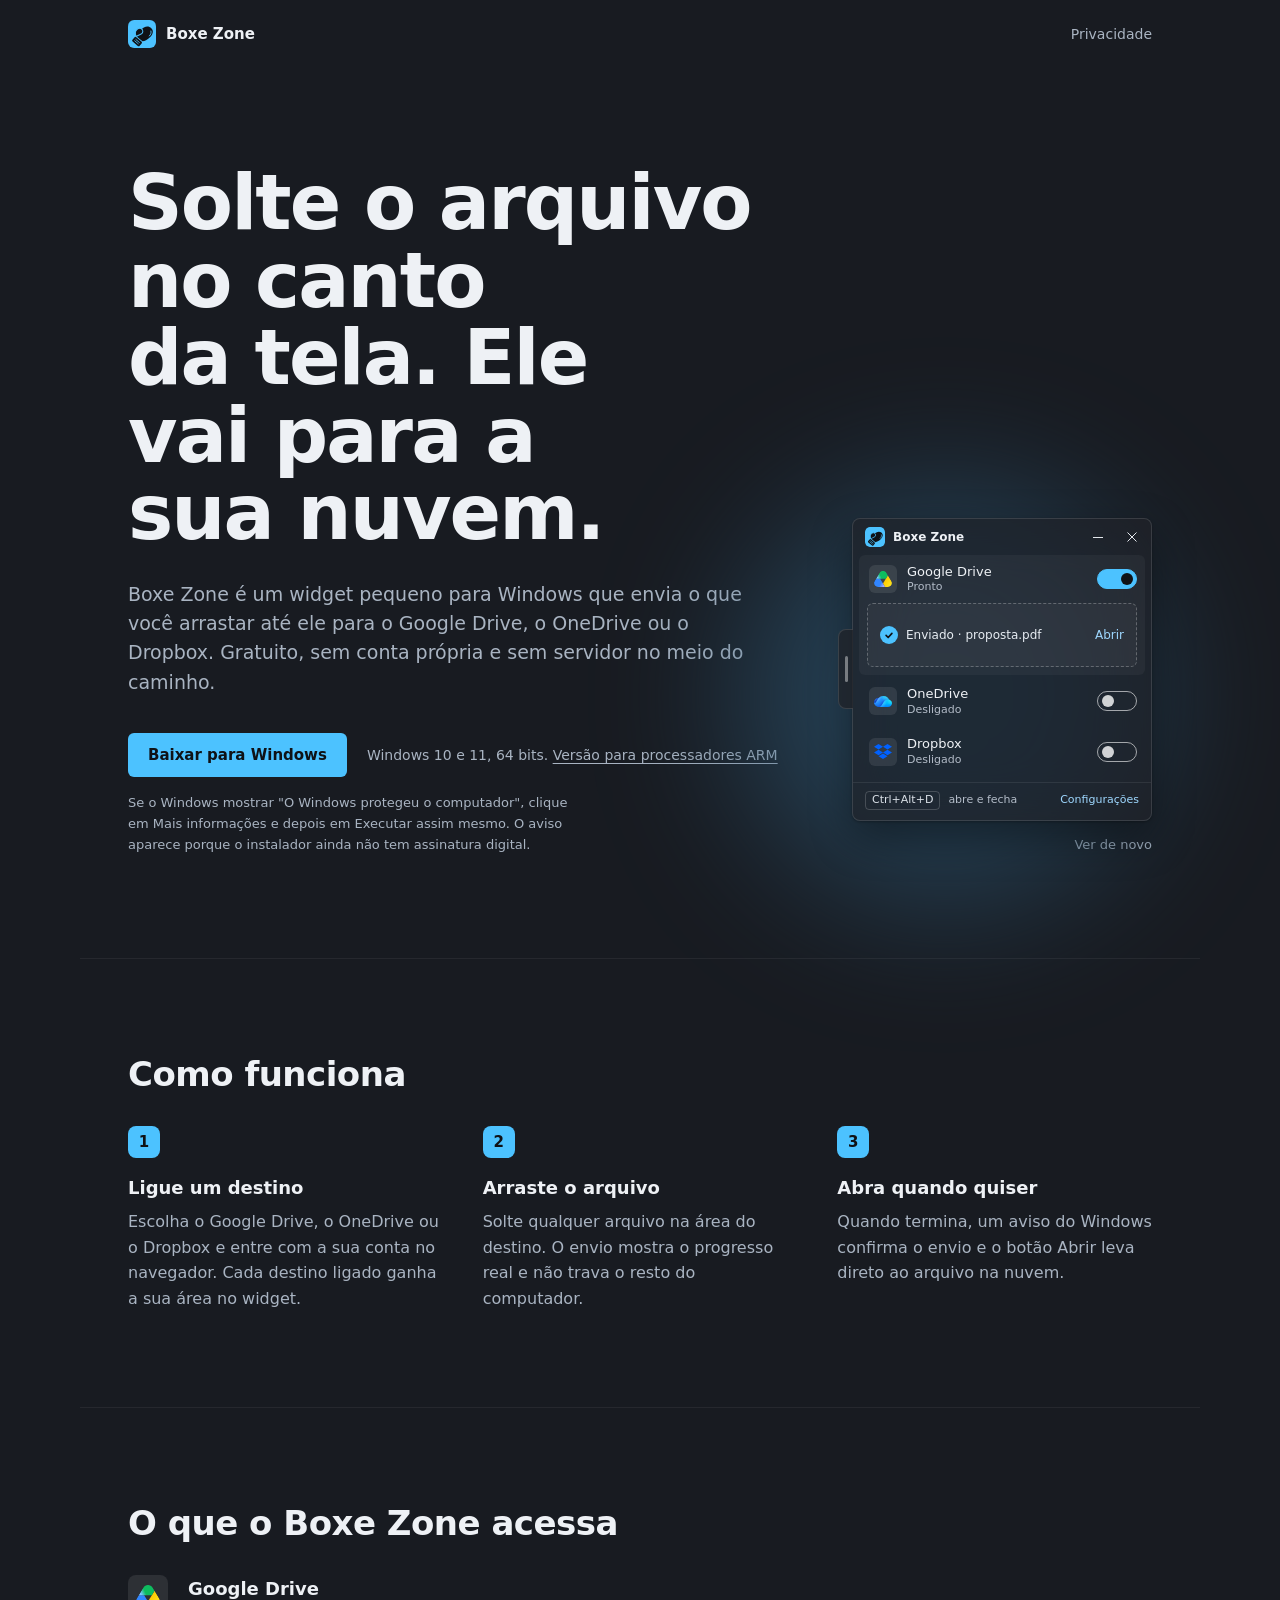
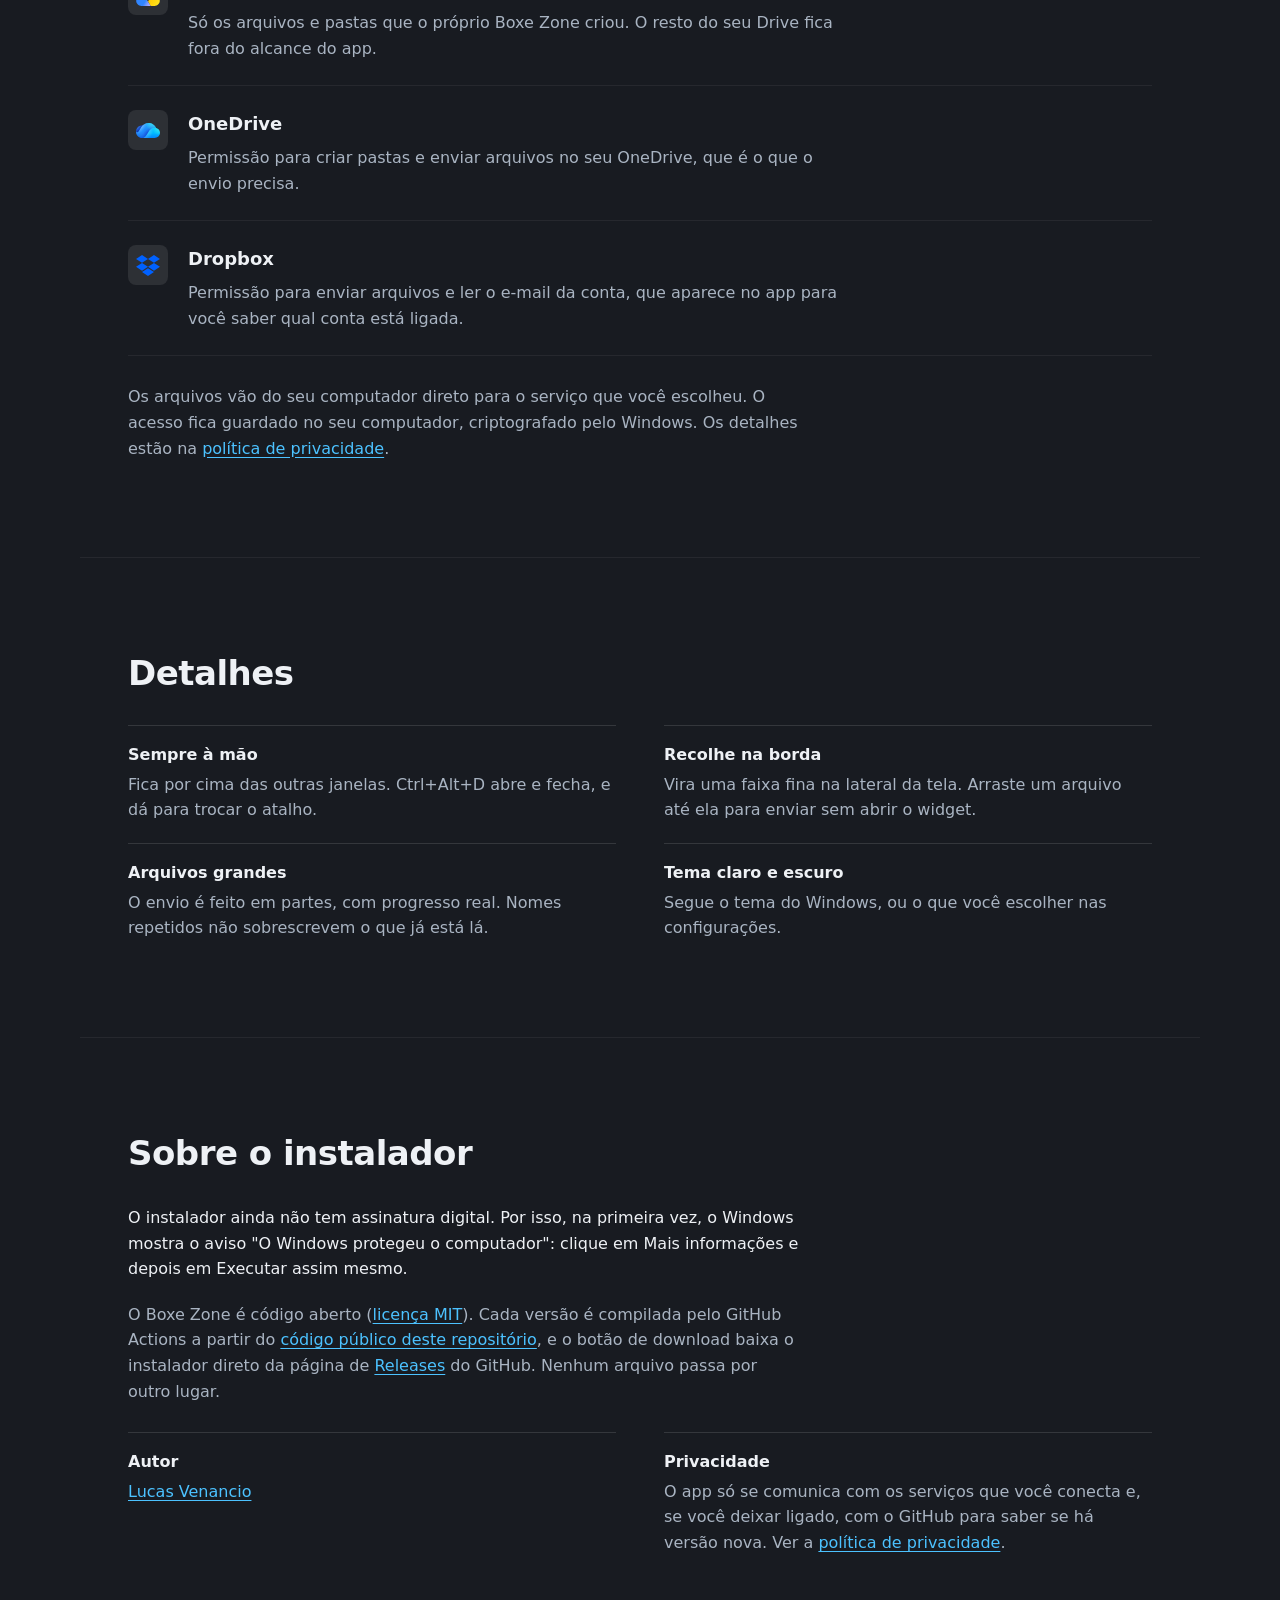
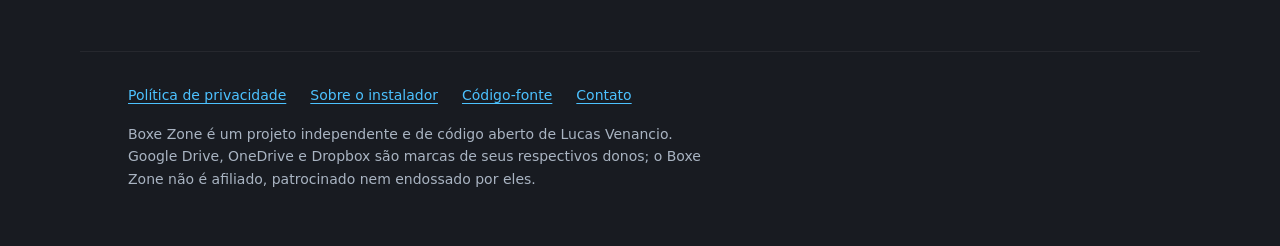
==== commit 5a083e2d: "docs: no code signing after the SignPath Foundation refusal SignPath Foundation turned the applicati" ====
--- a/website/index.html
+++ b/website/index.html
@@ -181,21 +181,13 @@
       </dl>
     </section>
 
-    <section class="section policy" id="code-signing-policy" aria-labelledby="assinatura">
-      <h2 id="assinatura" lang="en">Code signing policy</h2>
-      <p class="note-strong" lang="en">Free code signing provided by <a href="https://about.signpath.io/">SignPath.io</a>, certificate by <a href="https://signpath.org/">SignPath Foundation</a>.</p>
-      <p>O Boxe Zone é código aberto (<a href="https://github.com/WebLucasDev/BoxeZone/blob/main/LICENSE">licença MIT</a>) e está se inscrevendo no programa gratuito de assinatura de código da SignPath Foundation. As versões publicadas depois da aprovação têm o instalador e o executável assinados digitalmente, com a SignPath Foundation como editora. Só é assinado o que o GitHub Actions compila a partir do <a href="https://github.com/WebLucasDev/BoxeZone">código público deste repositório</a>, e cada versão é aprovada manualmente antes da assinatura.</p>
+    <section class="section policy" id="instalador" aria-labelledby="instalador-titulo">
+      <h2 id="instalador-titulo">Sobre o instalador</h2>
+      <p class="note-strong">O instalador ainda não tem assinatura digital. Por isso, na primeira vez, o Windows mostra o aviso "O Windows protegeu o computador": clique em Mais informações e depois em Executar assim mesmo.</p>
+      <p>O Boxe Zone é código aberto (<a href="https://github.com/WebLucasDev/BoxeZone/blob/main/LICENSE">licença MIT</a>). Cada versão é compilada pelo GitHub Actions a partir do <a href="https://github.com/WebLucasDev/BoxeZone">código público deste repositório</a>, e o botão de download baixa o instalador direto da página de <a href="https://github.com/WebLucasDev/BoxeZone/releases">Releases</a> do GitHub. Nenhum arquivo passa por outro lugar.</p>
       <dl class="facts">
         <div>
-          <dt>Autores (commits sem revisão)</dt>
-          <dd><a href="https://github.com/WebLucasDev">Lucas Venancio</a></dd>
-        </div>
-        <div>
-          <dt>Revisores (contribuições de terceiros)</dt>
-          <dd><a href="https://github.com/WebLucasDev">Lucas Venancio</a></dd>
-        </div>
-        <div>
-          <dt>Aprovadores (cada assinatura)</dt>
+          <dt>Autor</dt>
           <dd><a href="https://github.com/WebLucasDev">Lucas Venancio</a></dd>
         </div>
         <div>
@@ -209,7 +201,7 @@
   <footer class="foot">
     <nav aria-label="Rodapé">
       <a href="privacidade/">Política de privacidade</a>
-      <a href="#code-signing-policy" lang="en">Code signing policy</a>
+      <a href="#instalador">Sobre o instalador</a>
       <a href="https://github.com/WebLucasDev/BoxeZone">Código-fonte</a>
       <a href="mailto:lucasvenanciodev@gmail.com">Contato</a>
     </nav>
--- a/website/assets/style.css
+++ b/website/assets/style.css
@@ -718,7 +718,7 @@
   color: var(--muted);
 }
 
-/* Code signing policy */
+/* About the installer */
 
 .policy > p {
   max-width: var(--measure);
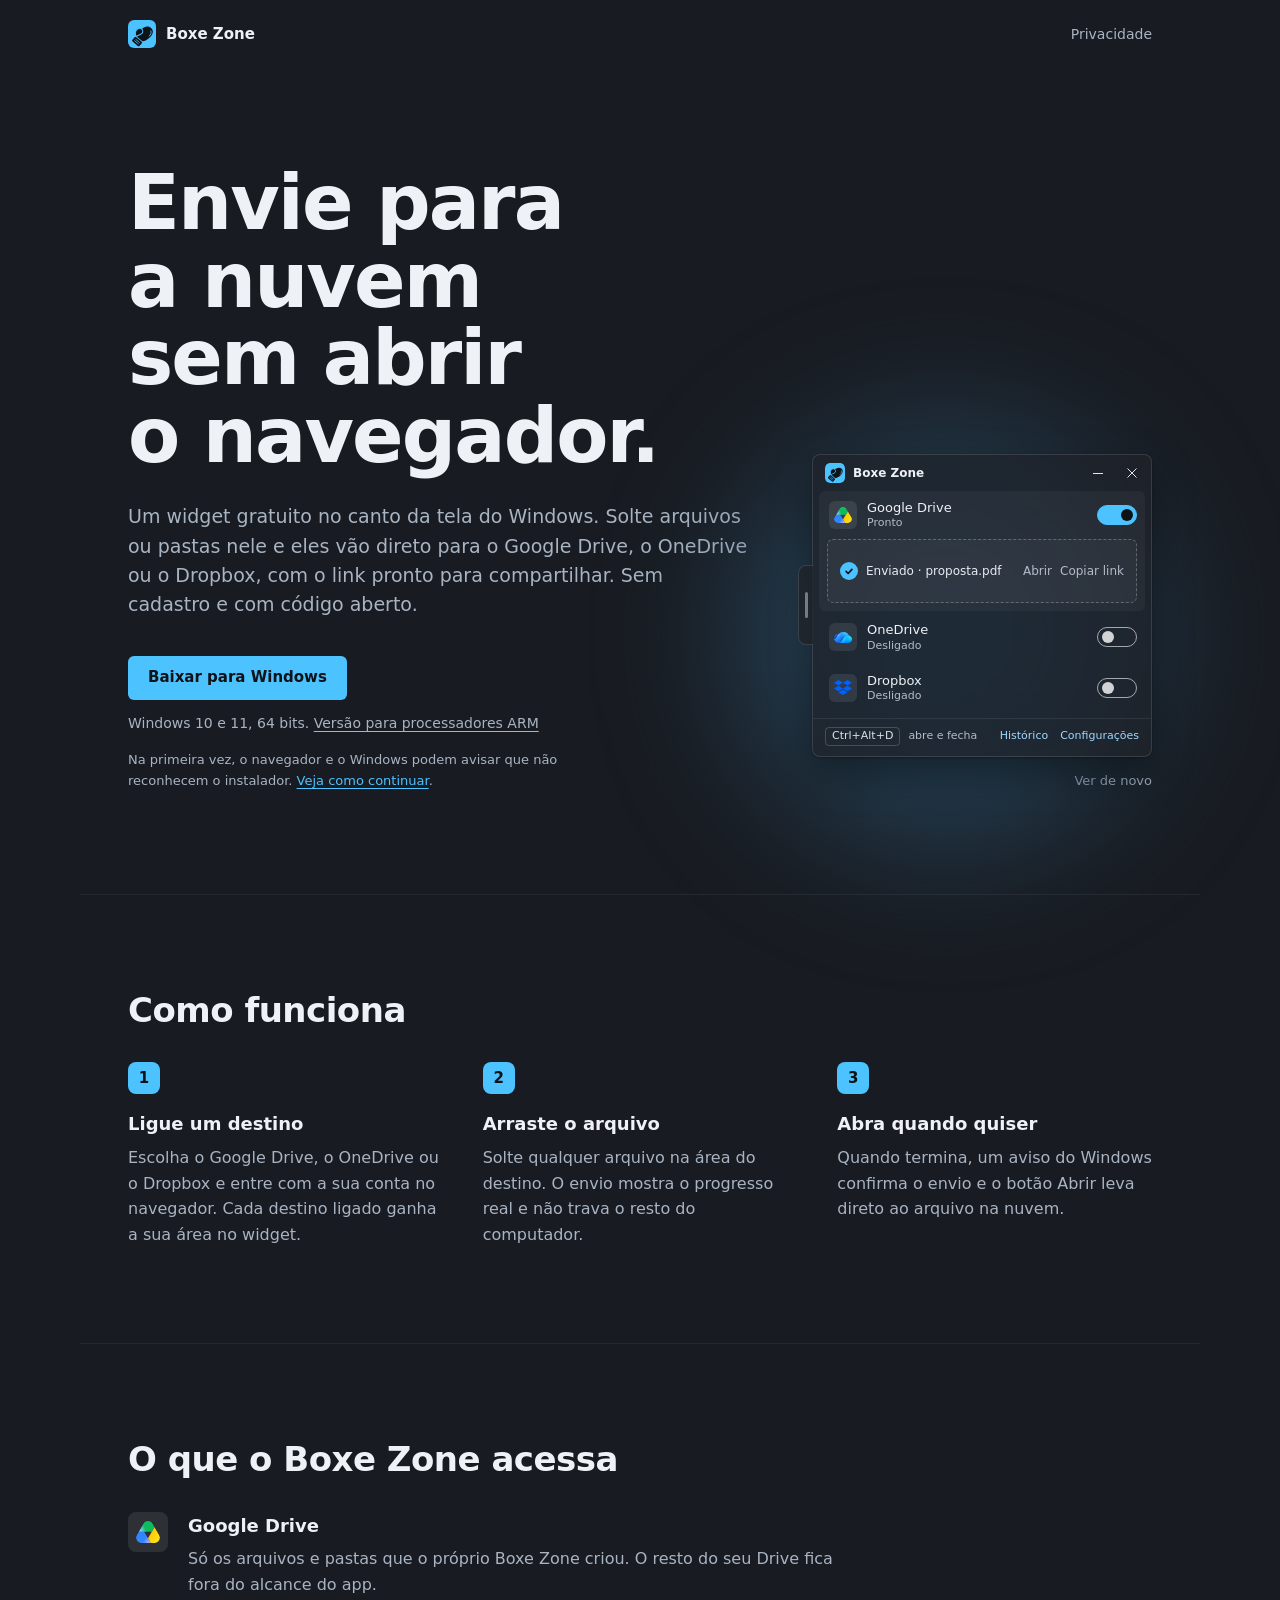
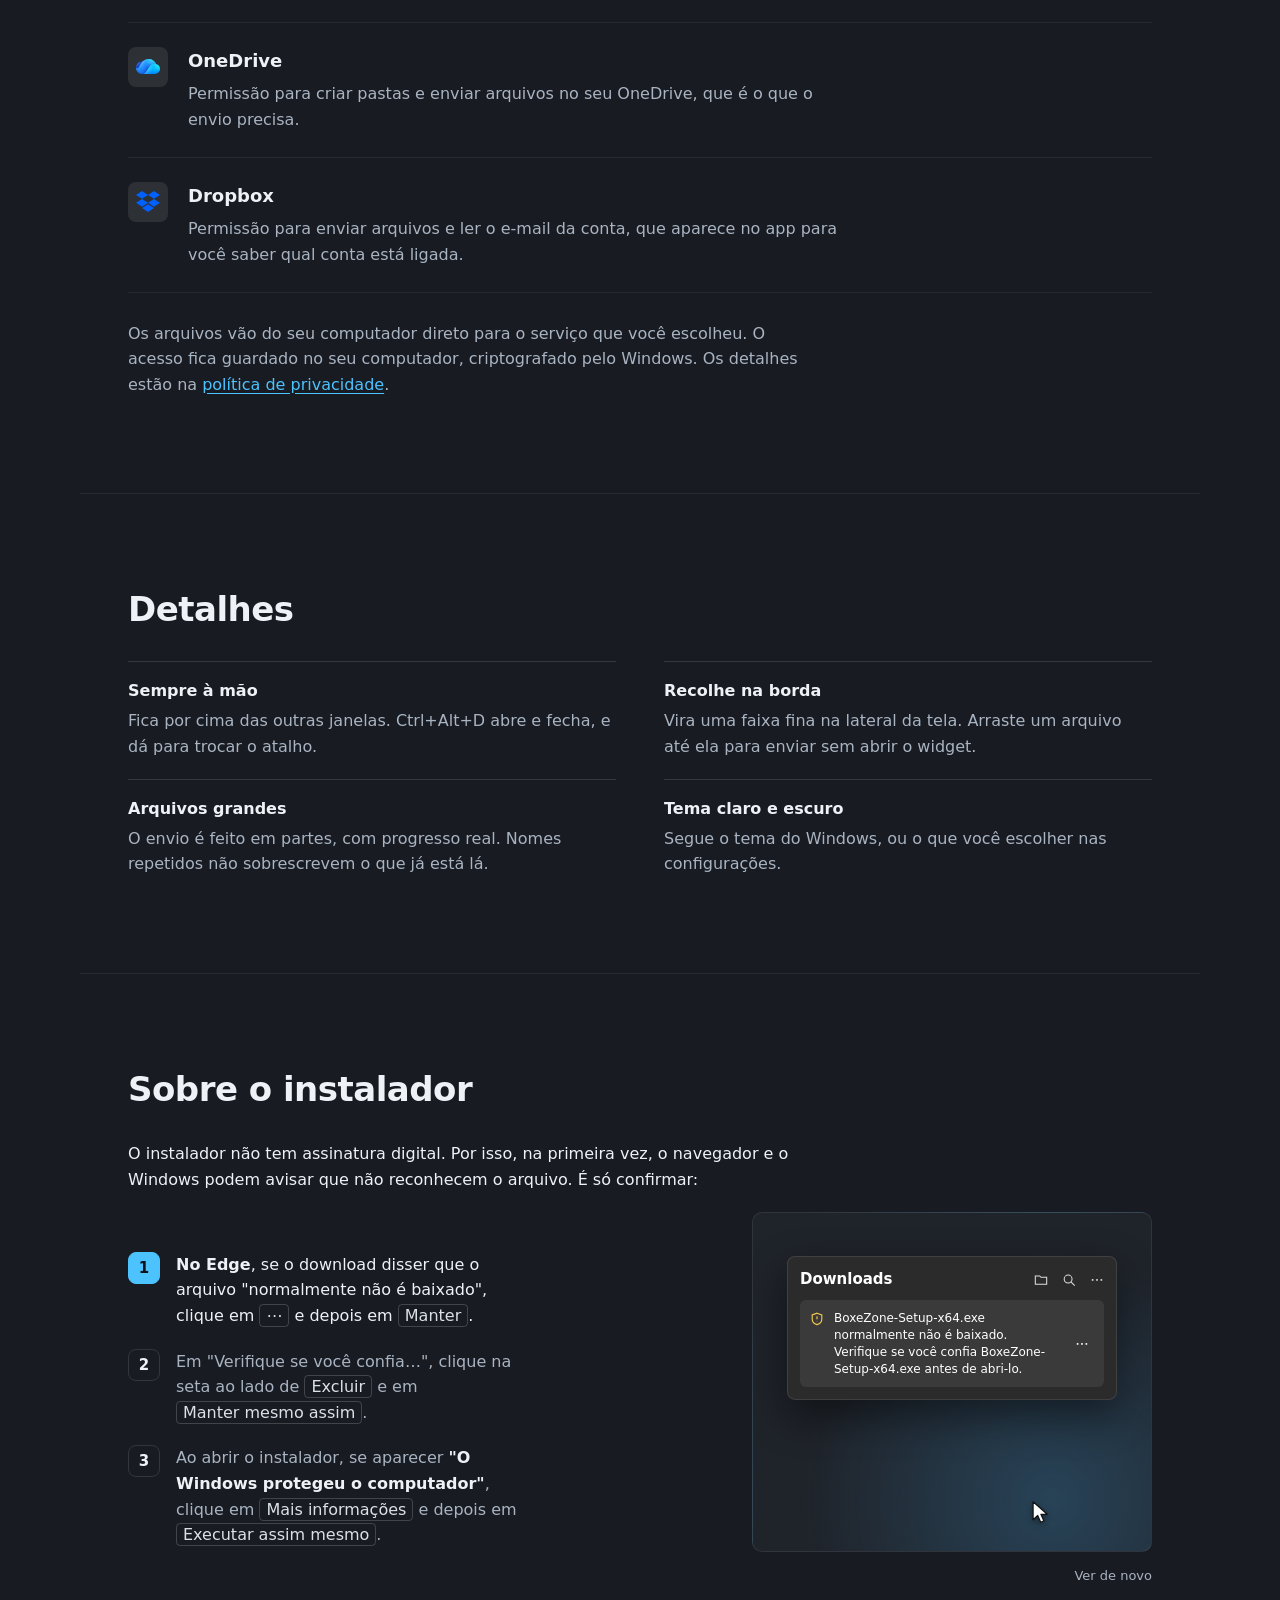
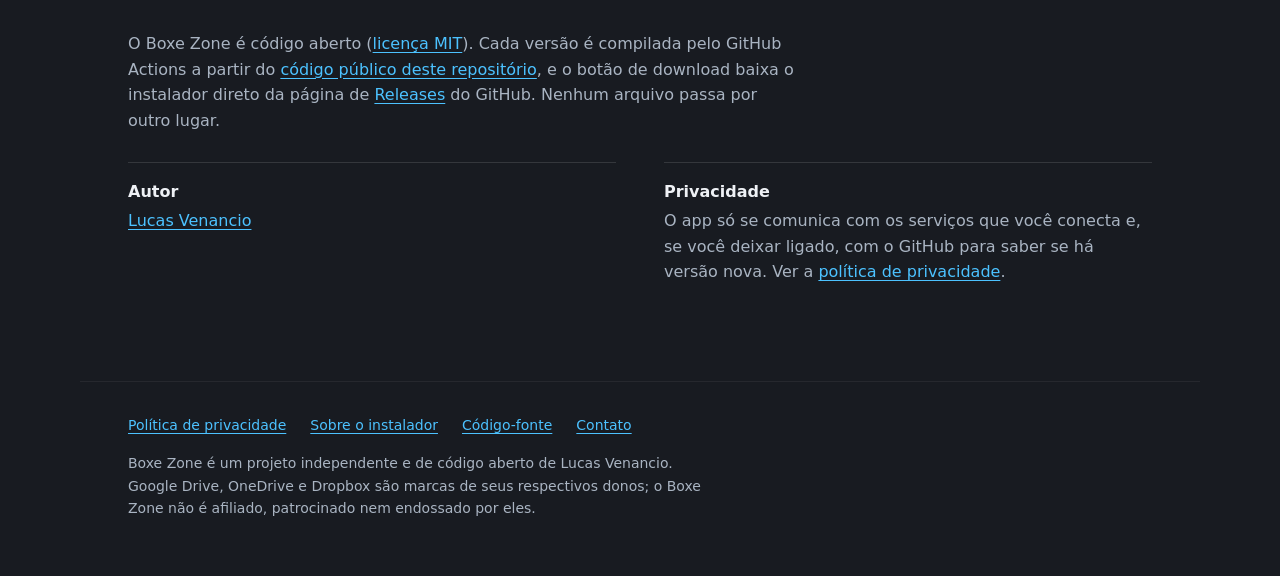
==== commit f9c2e94c: "site: new headline, widget with Cancelar and Histórico, animated installer warnings Co-Authored-By: " ====
--- a/website/index.html
+++ b/website/index.html
@@ -4,9 +4,9 @@
   <meta charset="utf-8">
   <meta name="viewport" content="width=device-width, initial-scale=1">
   <title>Boxe Zone</title>
-  <meta name="description" content="Boxe Zone é um widget gratuito para Windows: arraste arquivos para o canto da tela e eles são enviados para o Google Drive, OneDrive ou Dropbox.">
+  <meta name="description" content="Boxe Zone é um widget gratuito para Windows: solte arquivos ou pastas no canto da tela e eles vão para o Google Drive, o OneDrive ou o Dropbox, sem abrir o navegador.">
   <meta property="og:title" content="Boxe Zone">
-  <meta property="og:description" content="Arraste arquivos para o canto da tela e eles vão para o Google Drive, OneDrive ou Dropbox.">
+  <meta property="og:description" content="Envie para a nuvem sem abrir o navegador: solte arquivos ou pastas no canto da tela e eles vão para o Google Drive, o OneDrive ou o Dropbox.">
   <meta property="og:type" content="website">
   <meta property="og:url" content="https://weblucasdev.github.io/BoxeZone/">
   <meta property="og:image" content="https://weblucasdev.github.io/BoxeZone/assets/logo.svg">
@@ -31,13 +31,13 @@
   <main id="conteudo">
     <section class="hero" aria-labelledby="titulo">
       <div>
-        <h1 id="titulo">Solte o arquivo no canto da tela. Ele vai para a sua nuvem.</h1>
-        <p class="lede">Boxe Zone é um widget pequeno para Windows que envia o que você arrastar até ele para o Google Drive, o OneDrive ou o Dropbox. Gratuito, sem conta própria e sem servidor no meio do caminho.</p>
+        <h1 id="titulo">Envie para a nuvem sem abrir o navegador.</h1>
+        <p class="lede">Um widget gratuito no canto da tela do Windows. Solte arquivos ou pastas nele e eles vão direto para o Google Drive, o OneDrive ou o Dropbox, com o link pronto para compartilhar. Sem cadastro e com código aberto.</p>
         <div class="get">
           <a class="button" href="https://github.com/WebLucasDev/BoxeZone/releases/latest/download/BoxeZone-Setup-x64.exe">Baixar para Windows</a>
           <small>Windows 10 e 11, 64 bits. <a href="https://github.com/WebLucasDev/BoxeZone/releases/latest/download/BoxeZone-Setup-arm64.exe">Versão para processadores ARM</a></small>
         </div>
-        <p class="smartscreen">Se o Windows mostrar "O Windows protegeu o computador", clique em Mais informações e depois em Executar assim mesmo. O aviso aparece porque o instalador ainda não tem assinatura digital.</p>
+        <p class="smartscreen">Na primeira vez, o navegador e o Windows podem avisar que não reconhecem o instalador. <a href="#instalador">Veja como continuar</a>.</p>
       </div>
 
       <div class="desk-glow" aria-hidden="true"></div>
@@ -74,7 +74,8 @@
                   <div class="z-file">
                     <svg width="14" height="14" viewBox="0 0 16 16" fill="none" stroke="currentColor" stroke-width="1.3"><path d="M4 1.5h5l3 3v10H4z"/><path d="M9 1.5v3h3"/></svg>
                     <span class="fname">proposta.pdf</span>
-
+                    <span class="pct"></span>
+                    <span class="z-link">Cancelar</span>
                   </div>
                   <div class="track"><i></i></div>
                 </div>
@@ -82,7 +83,8 @@
                   <div class="z-file">
                     <span class="check"><svg width="10" height="10" viewBox="0 0 12 12" fill="none" stroke="currentColor" stroke-width="2" stroke-linecap="round" stroke-linejoin="round"><path d="M2.5 6.5l2.5 2.5 4.5-5"/></svg></span>
                     <span class="fname">Enviado · proposta.pdf</span>
-                    <a>Abrir</a>
+                    <span class="z-link">Abrir</span>
+                    <span class="z-link">Copiar link</span>
                   </div>
                 </div>
               </div>
@@ -106,6 +108,7 @@
           <div class="w-foot" aria-hidden="true">
             <kbd>Ctrl+Alt+D</kbd>
             <span>abre e fecha</span>
+            <span class="link push">Histórico</span>
             <span class="link">Configurações</span>
           </div>
         </figure>
@@ -183,7 +186,80 @@
 
     <section class="section policy" id="instalador" aria-labelledby="instalador-titulo">
       <h2 id="instalador-titulo">Sobre o instalador</h2>
-      <p class="note-strong">O instalador ainda não tem assinatura digital. Por isso, na primeira vez, o Windows mostra o aviso "O Windows protegeu o computador": clique em Mais informações e depois em Executar assim mesmo.</p>
+      <p class="note-strong">O instalador não tem assinatura digital. Por isso, na primeira vez, o navegador e o Windows podem avisar que não reconhecem o arquivo. É só confirmar:</p>
+
+      <div class="warn-demo">
+        <ol class="warn-steps" id="warn-steps">
+          <li data-step="1"><strong>No Edge</strong>, se o download disser que o arquivo "normalmente não é baixado", clique em <span class="ui">⋯</span> e depois em <span class="ui">Manter</span>.</li>
+          <li data-step="2">Em "Verifique se você confia…", clique na seta ao lado de <span class="ui">Excluir</span> e em <span class="ui">Manter mesmo assim</span>.</li>
+          <li data-step="3">Ao abrir o instalador, se aparecer <strong>"O Windows protegeu o computador"</strong>, clique em <span class="ui">Mais informações</span> e depois em <span class="ui">Executar assim mesmo</span>.</li>
+        </ol>
+
+        <div class="warn-col">
+          <figure class="stage more" id="warn" data-scene="ss" role="img" aria-label="Demonstração dos avisos do navegador e do Windows e de onde clicar em cada um">
+            <!-- Edge downloads panel -->
+            <div class="scene dl" aria-hidden="true">
+              <div class="dl-head">
+                <span>Downloads</span>
+                <span class="dl-tools">
+                  <svg width="14" height="14" viewBox="0 0 16 16" fill="none" stroke="currentColor" stroke-width="1.2"><path d="M1.5 3.5h5l1.5 1.5h6.5v8h-13z"/></svg>
+                  <svg width="14" height="14" viewBox="0 0 16 16" fill="none" stroke="currentColor" stroke-width="1.2"><circle cx="7" cy="7" r="4.5"/><path d="M10.5 10.5l4 4"/></svg>
+                  <svg width="14" height="14" viewBox="0 0 16 16" fill="currentColor"><circle cx="3" cy="8" r="1.1"/><circle cx="8" cy="8" r="1.1"/><circle cx="13" cy="8" r="1.1"/></svg>
+                </span>
+              </div>
+              <div class="dl-item">
+                <svg class="dl-warn" width="14" height="14" viewBox="0 0 16 16" fill="none" stroke="currentColor" stroke-width="1.3"><path d="M8 1.5l5.5 2v4.5c0 3.3-2.4 5.6-5.5 6.5-3.1-.9-5.5-3.2-5.5-6.5V3.5z"/><path d="M8 5v3.5M8 10.6v.4"/></svg>
+                <p>BoxeZone-Setup-x64.exe normalmente não é baixado. Verifique se você confia BoxeZone-Setup-x64.exe antes de abri-lo.</p>
+                <span class="dl-more" data-target="more">
+                  <svg width="14" height="14" viewBox="0 0 16 16" fill="currentColor"><circle cx="3" cy="8" r="1.1"/><circle cx="8" cy="8" r="1.1"/><circle cx="13" cy="8" r="1.1"/></svg>
+                </span>
+              </div>
+              <div class="menu dl-menu">
+                <span>Excluir</span>
+                <span data-target="keep">Manter</span>
+                <hr>
+                <span>Relatar este arquivo como seguro</span>
+                <span>Saiba mais</span>
+              </div>
+            </div>
+
+            <!-- Edge "check that you trust" dialog -->
+            <div class="scene trust" aria-hidden="true">
+              <p class="trust-title">Verifique se você confia BoxeZone-Setup-x64.exe antes de abrir</p>
+              <p>O Microsoft Defender SmartScreen não pôde verificar se este arquivo é seguro, pois não é normalmente baixado.</p>
+              <p class="trust-meta">Nome: BoxeZone-Setup-x64.exe<br>Fornecedor: Desconhecido</p>
+              <div class="trust-buttons">
+                <span class="btn">Cancelar</span>
+                <span class="btn primary">Excluir <span class="chev" data-target="chev"><svg width="10" height="10" viewBox="0 0 10 10" fill="none" stroke="currentColor" stroke-width="1.2"><path d="M2 3.5l3 3 3-3"/></svg></span></span>
+              </div>
+              <div class="menu trust-menu"><span data-target="keep-anyway">Manter mesmo assim</span></div>
+            </div>
+
+            <!-- Windows SmartScreen -->
+            <div class="scene ss" aria-hidden="true">
+              <p class="ss-title">O Windows protegeu o computador</p>
+              <p>O Microsoft Defender SmartScreen impediu que um aplicativo não reconhecido fosse iniciado. A execução desse aplicativo pode colocar seu computador em risco.</p>
+              <p class="ss-link" data-target="info">Mais informações</p>
+              <p class="ss-meta">Aplicativo: BoxeZone-Setup-x64.exe<br>Fornecedor: Fornecedor desconhecido</p>
+              <div class="ss-buttons">
+                <span class="ss-run" data-target="run">Executar assim mesmo</span>
+                <span>Não executar</span>
+              </div>
+            </div>
+
+            <!-- The installer opens -->
+            <div class="scene setup" aria-hidden="true">
+              <img src="assets/logo.svg" alt="" width="40" height="40">
+              <p>Instalando o Boxe Zone…</p>
+              <div class="track"><i></i></div>
+            </div>
+
+            <svg class="cursor" aria-hidden="true" width="18" height="24" viewBox="0 0 18 24"><path d="M1.5 1.5v18l4.6-4.3 3 6.8 3.2-1.4-3-6.6h6.3z" fill="#fff" stroke="#111" stroke-width="1.2" stroke-linejoin="round"/></svg>
+          </figure>
+          <button class="replay" type="button" id="warn-replay" hidden>Ver de novo</button>
+        </div>
+      </div>
+
       <p>O Boxe Zone é código aberto (<a href="https://github.com/WebLucasDev/BoxeZone/blob/main/LICENSE">licença MIT</a>). Cada versão é compilada pelo GitHub Actions a partir do <a href="https://github.com/WebLucasDev/BoxeZone">código público deste repositório</a>, e o botão de download baixa o instalador direto da página de <a href="https://github.com/WebLucasDev/BoxeZone/releases">Releases</a> do GitHub. Nenhum arquivo passa por outro lugar.</p>
       <dl class="facts">
         <div>
@@ -209,19 +285,113 @@
   </footer>
 
   <script>
-    // Replays the drop demo on request; the first run starts on load through the .play class.
     (function () {
+      if (!window.matchMedia || window.matchMedia('(prefers-reduced-motion: reduce)').matches) {
+        return;
+      }
+
+      // Replays the drop demo on request; the first run starts on load through the .play class.
       var demo = document.getElementById('demo');
       var replay = document.getElementById('replay');
-      if (!window.matchMedia || window.matchMedia('(prefers-reduced-motion: reduce)').matches) {
-        return;
-      }
       replay.hidden = false;
       replay.addEventListener('click', function () {
         demo.classList.remove('play');
         void demo.offsetWidth;
         demo.classList.add('play');
       });
+
+      // Installer warnings: a cursor walks through the clicks, with the matching step lit on the list.
+      // Without motion (or script) the stage rests on the expanded SmartScreen dialog.
+      var stage = document.getElementById('warn');
+      var cursor = stage.querySelector('.cursor');
+      var steps = document.querySelectorAll('#warn-steps li');
+      var warnReplay = document.getElementById('warn-replay');
+      var run = 0;
+
+      function wait(ms, id) {
+        return new Promise(function (resolve, reject) {
+          setTimeout(function () { id === run ? resolve() : reject(); }, ms);
+        });
+      }
+
+      function step(n) {
+        steps.forEach(function (li) { li.classList.toggle('on', li.getAttribute('data-step') === String(n)); });
+      }
+
+      function moveTo(name) {
+        var target = stage.querySelector('[data-target="' + name + '"]');
+        var box = target.getBoundingClientRect();
+        var origin = stage.getBoundingClientRect();
+        var x = box.left - origin.left + box.width / 2 - 2;
+        var y = box.top - origin.top + box.height / 2 - 2;
+        cursor.style.transform = 'translate(' + x + 'px,' + y + 'px)';
+        return target;
+      }
+
+      async function click(name, id) {
+        var target = moveTo(name);
+        await wait(750, id);
+        target.classList.add('hit');
+        cursor.classList.add('down');
+        await wait(180, id);
+        cursor.classList.remove('down');
+        await wait(220, id);
+        target.classList.remove('hit');
+      }
+
+      async function play() {
+        var id = ++run;
+        stage.className = 'stage anim';
+        stage.setAttribute('data-scene', 'dl');
+        cursor.style.transition = 'none';
+        cursor.style.transform = 'translate(' + stage.clientWidth * 0.7 + 'px,' + stage.clientHeight * 0.85 + 'px)';
+        void cursor.offsetWidth;
+        cursor.style.transition = '';
+        step(1);
+        try {
+          await wait(700, id);
+          await click('more', id);
+          stage.classList.add('menu-open');
+          await wait(500, id);
+          await click('keep', id);
+          stage.classList.remove('menu-open');
+          stage.setAttribute('data-scene', 'trust');
+          step(2);
+          await wait(900, id);
+          await click('chev', id);
+          stage.classList.add('menu-open');
+          await wait(500, id);
+          await click('keep-anyway', id);
+          stage.classList.remove('menu-open');
+          stage.setAttribute('data-scene', 'ss');
+          step(3);
+          await wait(1100, id);
+          await click('info', id);
+          stage.classList.add('more');
+          await wait(700, id);
+          await click('run', id);
+          stage.setAttribute('data-scene', 'setup');
+          step(0);
+          await wait(2600, id);
+          stage.classList.remove('anim');
+          stage.classList.add('more');
+          stage.setAttribute('data-scene', 'ss');
+        } catch (e) {
+          // A replay started a newer run.
+        }
+      }
+
+      warnReplay.hidden = false;
+      warnReplay.addEventListener('click', play);
+      if ('IntersectionObserver' in window) {
+        var seen = new IntersectionObserver(function (entries) {
+          if (entries[0].isIntersecting) {
+            seen.disconnect();
+            play();
+          }
+        }, { threshold: 0.5 });
+        seen.observe(stage);
+      }
     })();
   </script>
 </body>
--- a/website/assets/style.css
+++ b/website/assets/style.css
@@ -122,7 +122,7 @@
   margin: 0 auto;
   padding: clamp(40px, 8vw, 96px) var(--gutter) clamp(48px, 8vw, 104px);
   display: grid;
-  grid-template-columns: minmax(0, 1fr) 316px;
+  grid-template-columns: minmax(0, 1fr) 356px;
   align-items: end;
   gap: 48px;
 }
@@ -212,7 +212,7 @@
 
 .widget {
   position: relative;
-  width: 300px;
+  width: 340px;
   justify-self: end;
   border-radius: 8px;
   background: var(--surface);
@@ -373,8 +373,15 @@
 }
 
 .w-foot .link {
+  color: #9fd8ff;
+}
+
+.w-foot .push {
   margin-left: auto;
-  color: #9fd8ff;
+}
+
+.w-foot .link + .link {
+  margin-left: 4px;
 }
 
 /* Drop zone: one sequence on load, a file lands and is sent. */
@@ -426,7 +433,7 @@
 }
 
 /* Row status: "Pronto", and "Enviando…" while the demo file is being sent. */
-.status {
+.w-name .status {
   display: grid;
 }
 
@@ -464,9 +471,24 @@
   flex-shrink: 0;
 }
 
-.z-done .z-file a {
-  color: #9fd8ff;
-  text-decoration: none;
+.z-link,
+.pct {
+  color: #b3bcc8;
+}
+
+/* "0%" to "100%" in step with the bar (browsers without @property show the end value). */
+@property --pct {
+  syntax: "<integer>";
+  inherits: false;
+  initial-value: 100;
+}
+
+.pct {
+  counter-reset: pct var(--pct);
+}
+
+.pct::after {
+  content: counter(pct) "%";
 }
 
 .flying {
@@ -518,6 +540,10 @@
     animation: fill 1.9s cubic-bezier(0.4, 0, 0.6, 1) 1.7s both;
   }
 
+  .play .pct {
+    animation: count 1.9s cubic-bezier(0.4, 0, 0.6, 1) 1.7s both;
+  }
+
   .play .z-done {
     animation: show-from 3.7s 0s both;
   }
@@ -567,6 +593,11 @@
 @keyframes fill {
   from { transform: scaleX(0); }
   to { transform: scaleX(1); }
+}
+
+@keyframes count {
+  from { --pct: 0; }
+  to { --pct: 100; }
 }
 
 /* The file hovering over the zone (about 1.2 s to 1.7 s), like a real drag. */
@@ -734,6 +765,365 @@
   margin-top: 28px;
 }
 
+/* Installer warnings: the steps, and a stage where a cursor clicks through them (script in index.html). */
+
+.warn-demo {
+  display: grid;
+  grid-template-columns: minmax(0, 1fr) 400px;
+  align-items: center;
+  gap: 48px;
+  margin: 8px 0 44px;
+}
+
+.warn-steps {
+  display: grid;
+  gap: 20px;
+  margin: 0;
+  padding: 0;
+  list-style: none;
+  counter-reset: warn;
+}
+
+.warn-steps li {
+  position: relative;
+  max-width: 40ch;
+  padding-left: 48px;
+  color: var(--muted);
+  counter-increment: warn;
+  transition: color 0.2s;
+}
+
+.warn-steps li::before {
+  content: counter(warn);
+  position: absolute;
+  left: 0;
+  top: 0;
+  display: flex;
+  align-items: center;
+  justify-content: center;
+  width: 32px;
+  height: 32px;
+  border-radius: 8px;
+  border: 1px solid var(--line);
+  color: var(--text);
+  font-weight: 700;
+  font-size: 15px;
+  transition: background-color 0.2s, color 0.2s, border-color 0.2s;
+}
+
+.warn-steps li.on {
+  color: var(--text);
+}
+
+.warn-steps li.on::before {
+  background: var(--accent);
+  border-color: var(--accent);
+  color: var(--ink);
+}
+
+.warn-steps strong {
+  color: var(--text);
+  font-weight: 600;
+}
+
+.warn-steps .ui {
+  padding: 1px 6px;
+  border: 1px solid rgba(255, 255, 255, 0.18);
+  border-radius: 4px;
+  color: #dbe1e8;
+  white-space: nowrap;
+}
+
+.warn-col {
+  display: grid;
+  justify-items: end;
+}
+
+.stage {
+  position: relative;
+  width: 100%;
+  height: 340px;
+  margin: 0;
+  overflow: hidden;
+  border: 1px solid rgba(255, 255, 255, 0.08);
+  border-radius: 10px;
+  background:
+    radial-gradient(circle at 75% 85%, rgba(47, 93, 124, 0.55), transparent 60%),
+    var(--desk-raised);
+  font-size: 12px;
+  line-height: 1.4;
+  user-select: none;
+}
+
+.scene {
+  position: absolute;
+  left: 50%;
+  top: 50%;
+  width: min(330px, calc(100% - 24px));
+  transform: translate(-50%, -50%);
+  opacity: 0;
+  visibility: hidden;
+  transition: opacity 0.25s, visibility 0.25s;
+}
+
+.stage[data-scene="dl"] .dl,
+.stage[data-scene="trust"] .trust,
+.stage[data-scene="ss"] .ss,
+.stage[data-scene="setup"] .setup {
+  opacity: 1;
+  visibility: visible;
+}
+
+.scene p {
+  margin: 0;
+}
+
+.dl,
+.trust,
+.setup {
+  padding: 12px;
+  border: 1px solid rgba(255, 255, 255, 0.1);
+  border-radius: 8px;
+  background: #2b2b2b;
+  color: #fff;
+  box-shadow: 0 16px 40px rgba(0, 0, 0, 0.45);
+}
+
+/* Higher than the others: its menu opens below it. */
+.scene.dl {
+  top: 34%;
+}
+
+.dl-head {
+  display: flex;
+  align-items: center;
+  justify-content: space-between;
+  margin-bottom: 10px;
+  font-size: 15px;
+  font-weight: 600;
+}
+
+.dl-tools {
+  display: flex;
+  gap: 14px;
+  color: #ddd;
+}
+
+.dl-item {
+  display: grid;
+  grid-template-columns: 14px minmax(0, 1fr) 24px;
+  align-items: start;
+  gap: 10px;
+  padding: 10px;
+  border-radius: 6px;
+  background: #3a3a3a;
+}
+
+.dl-warn {
+  margin-top: 2px;
+  color: #f2c94c;
+}
+
+.dl-more {
+  display: flex;
+  align-items: center;
+  justify-content: center;
+  width: 24px;
+  height: 24px;
+  align-self: center;
+  border-radius: 4px;
+}
+
+.menu {
+  position: absolute;
+  display: grid;
+  padding: 4px;
+  border: 1px solid rgba(255, 255, 255, 0.14);
+  border-radius: 8px;
+  background: #2c2c2c;
+  color: #fff;
+  box-shadow: 0 12px 28px rgba(0, 0, 0, 0.5);
+  opacity: 0;
+  visibility: hidden;
+  transition: opacity 0.15s, visibility 0.15s;
+}
+
+.menu span {
+  padding: 6px 10px;
+  border-radius: 4px;
+}
+
+.menu hr {
+  width: 100%;
+  margin: 4px 0;
+  border: 0;
+  border-top: 1px solid rgba(255, 255, 255, 0.12);
+}
+
+.menu-open .menu {
+  opacity: 1;
+  visibility: visible;
+}
+
+.dl-menu {
+  right: -4px;
+  top: 104px;
+  width: 220px;
+}
+
+.trust {
+  display: grid;
+  gap: 8px;
+  color: #c8c8c8;
+}
+
+.trust .trust-title {
+  color: #fff;
+  font-size: 15px;
+  font-weight: 600;
+  line-height: 1.3;
+}
+
+.trust-buttons {
+  display: flex;
+  justify-content: flex-end;
+  gap: 8px;
+  margin-top: 6px;
+}
+
+.btn {
+  display: inline-flex;
+  align-items: center;
+  gap: 8px;
+  padding: 4px 4px 4px 12px;
+  border: 1px solid rgba(255, 255, 255, 0.2);
+  border-radius: 4px;
+  color: #fff;
+}
+
+.btn:first-child {
+  padding-right: 12px;
+}
+
+.btn.primary {
+  border-color: #fff;
+  background: #fff;
+  color: #111;
+}
+
+.chev {
+  display: flex;
+  align-items: center;
+  justify-content: center;
+  width: 20px;
+  height: 18px;
+  border-left: 1px solid rgba(0, 0, 0, 0.2);
+}
+
+.trust-menu {
+  right: 10px;
+  bottom: -34px;
+}
+
+.ss {
+  display: grid;
+  gap: 10px;
+  padding: 18px 18px 14px;
+  background: #1c5fa8;
+  color: #fff;
+  box-shadow: 0 16px 40px rgba(0, 0, 0, 0.45);
+}
+
+.ss .ss-title {
+  font-family: var(--font-display);
+  font-size: 20px;
+  font-weight: 400;
+  line-height: 1.2;
+}
+
+.ss-link {
+  justify-self: start;
+  text-decoration: underline;
+  text-underline-offset: 2px;
+}
+
+.ss-meta,
+.ss-run {
+  display: none;
+}
+
+.more .ss-meta {
+  display: block;
+}
+
+.more .ss-run {
+  display: inline-block;
+}
+
+.ss-buttons {
+  display: flex;
+  justify-content: flex-end;
+  gap: 8px;
+  margin-top: 6px;
+}
+
+.ss-buttons span {
+  padding: 4px 12px;
+  border: 2px solid rgba(255, 255, 255, 0.75);
+}
+
+.setup {
+  display: grid;
+  justify-items: center;
+  gap: 12px;
+  padding: 24px;
+  font-size: 13px;
+}
+
+.setup img {
+  border-radius: 9px;
+}
+
+.setup .track {
+  width: 100%;
+}
+
+.stage[data-scene="setup"] .track i {
+  animation: fill 2.2s cubic-bezier(0.4, 0, 0.6, 1) 0.2s both;
+}
+
+/* What the cursor just pressed. */
+.hit {
+  background: rgba(255, 255, 255, 0.14);
+}
+
+.btn.primary .hit {
+  background: rgba(0, 0, 0, 0.12);
+}
+
+.ss .hit {
+  background: rgba(255, 255, 255, 0.18);
+}
+
+.cursor {
+  position: absolute;
+  left: 0;
+  top: 0;
+  z-index: 2;
+  opacity: 0;
+  transition: transform 0.7s cubic-bezier(0.4, 0, 0.2, 1), scale 0.15s, opacity 0.2s;
+  filter: drop-shadow(0 2px 3px rgba(0, 0, 0, 0.4));
+  pointer-events: none;
+}
+
+.anim .cursor {
+  opacity: 1;
+}
+
+.cursor.down {
+  scale: 0.85;
+}
+
 /* Footer */
 
 .foot {
@@ -850,6 +1240,15 @@
     gap: 32px;
   }
 
+  .warn-demo {
+    grid-template-columns: minmax(0, 1fr);
+    gap: 32px;
+  }
+
+  .warn-col {
+    justify-items: center;
+  }
+
   .facts {
     grid-template-columns: minmax(0, 1fr);
   }
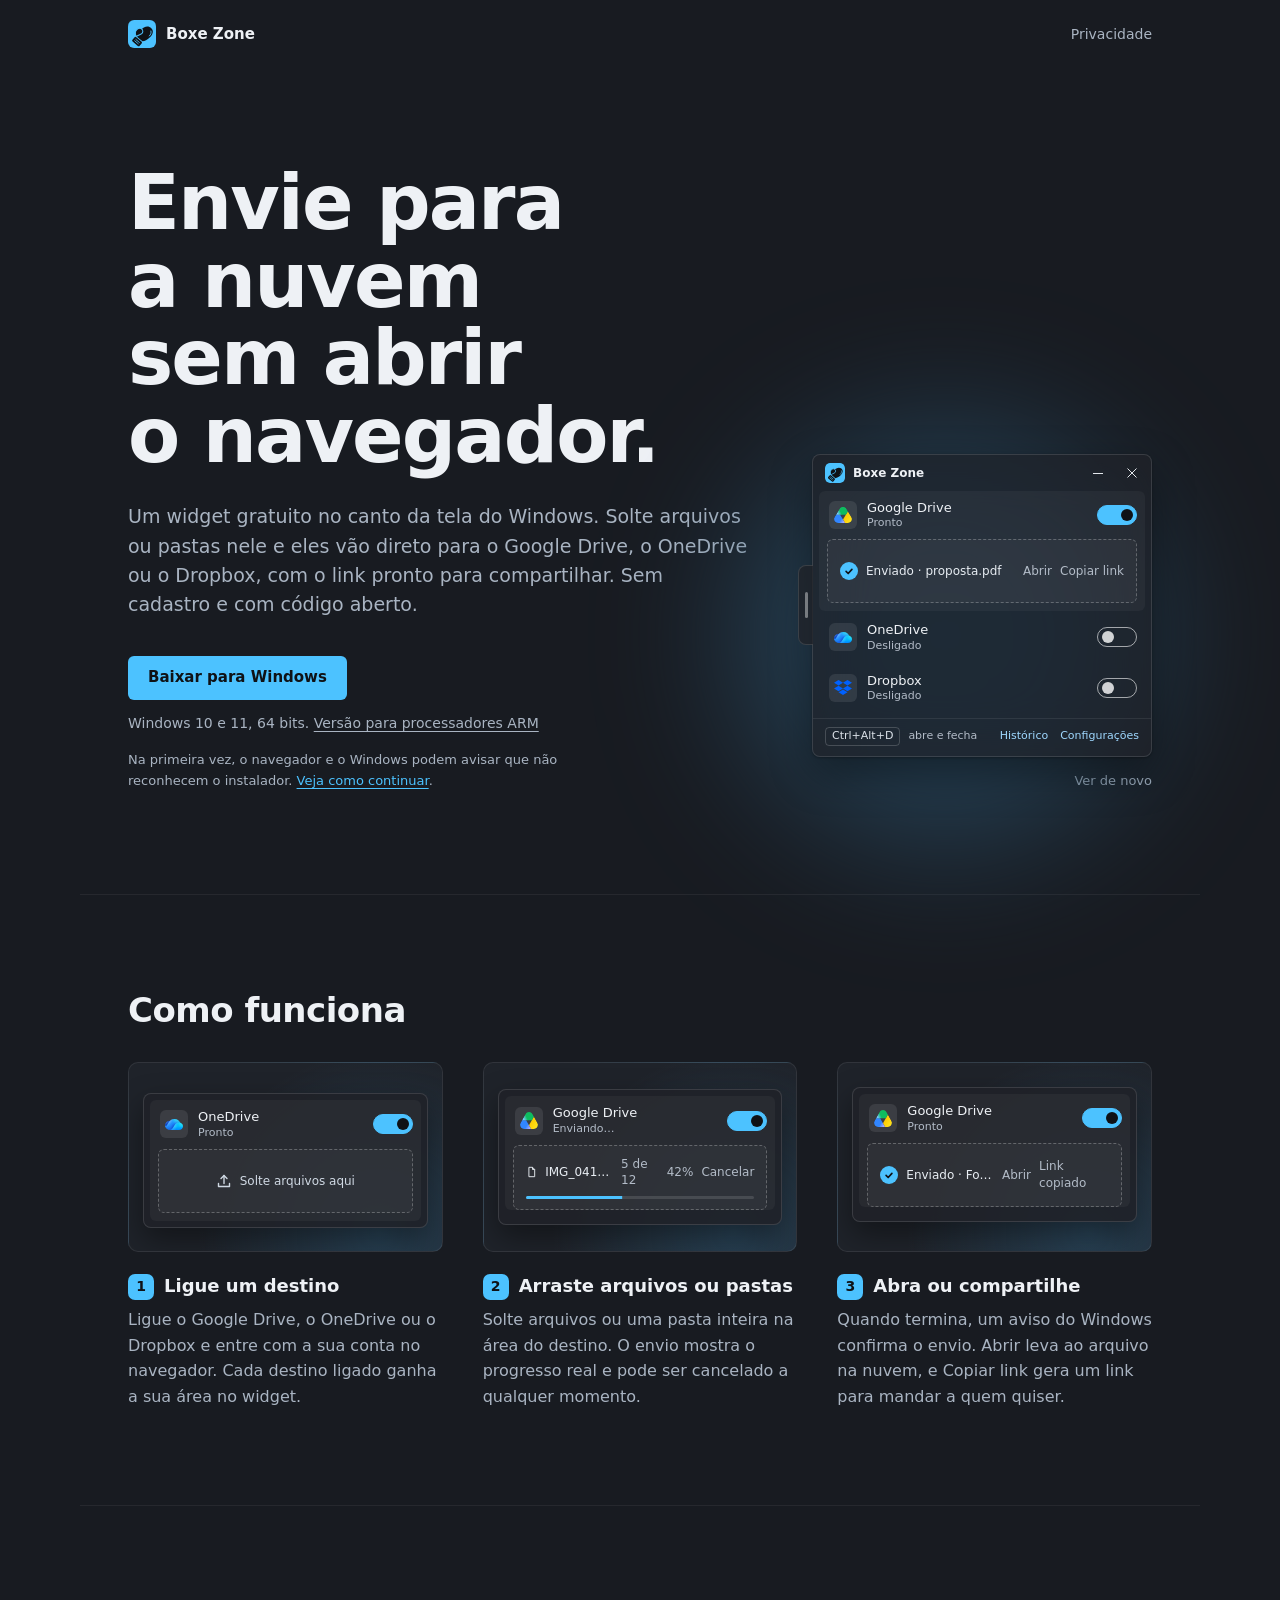
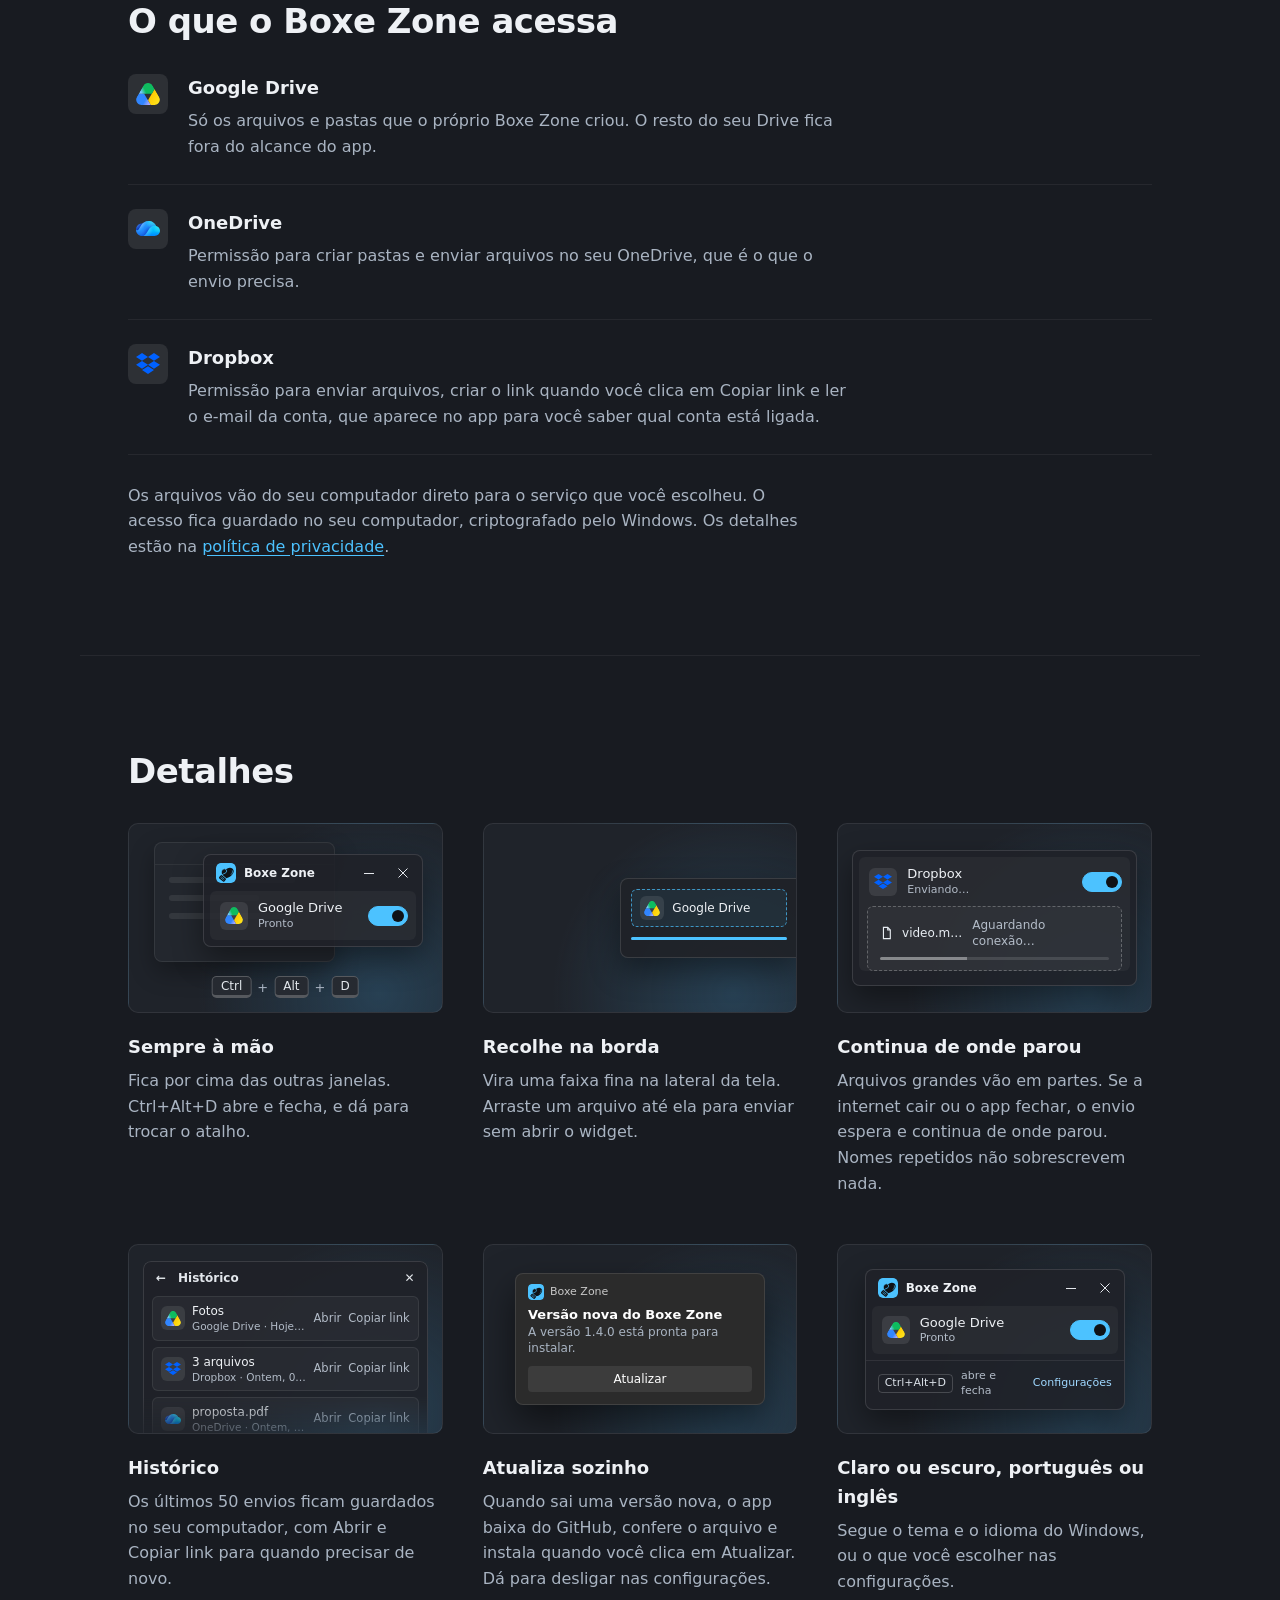
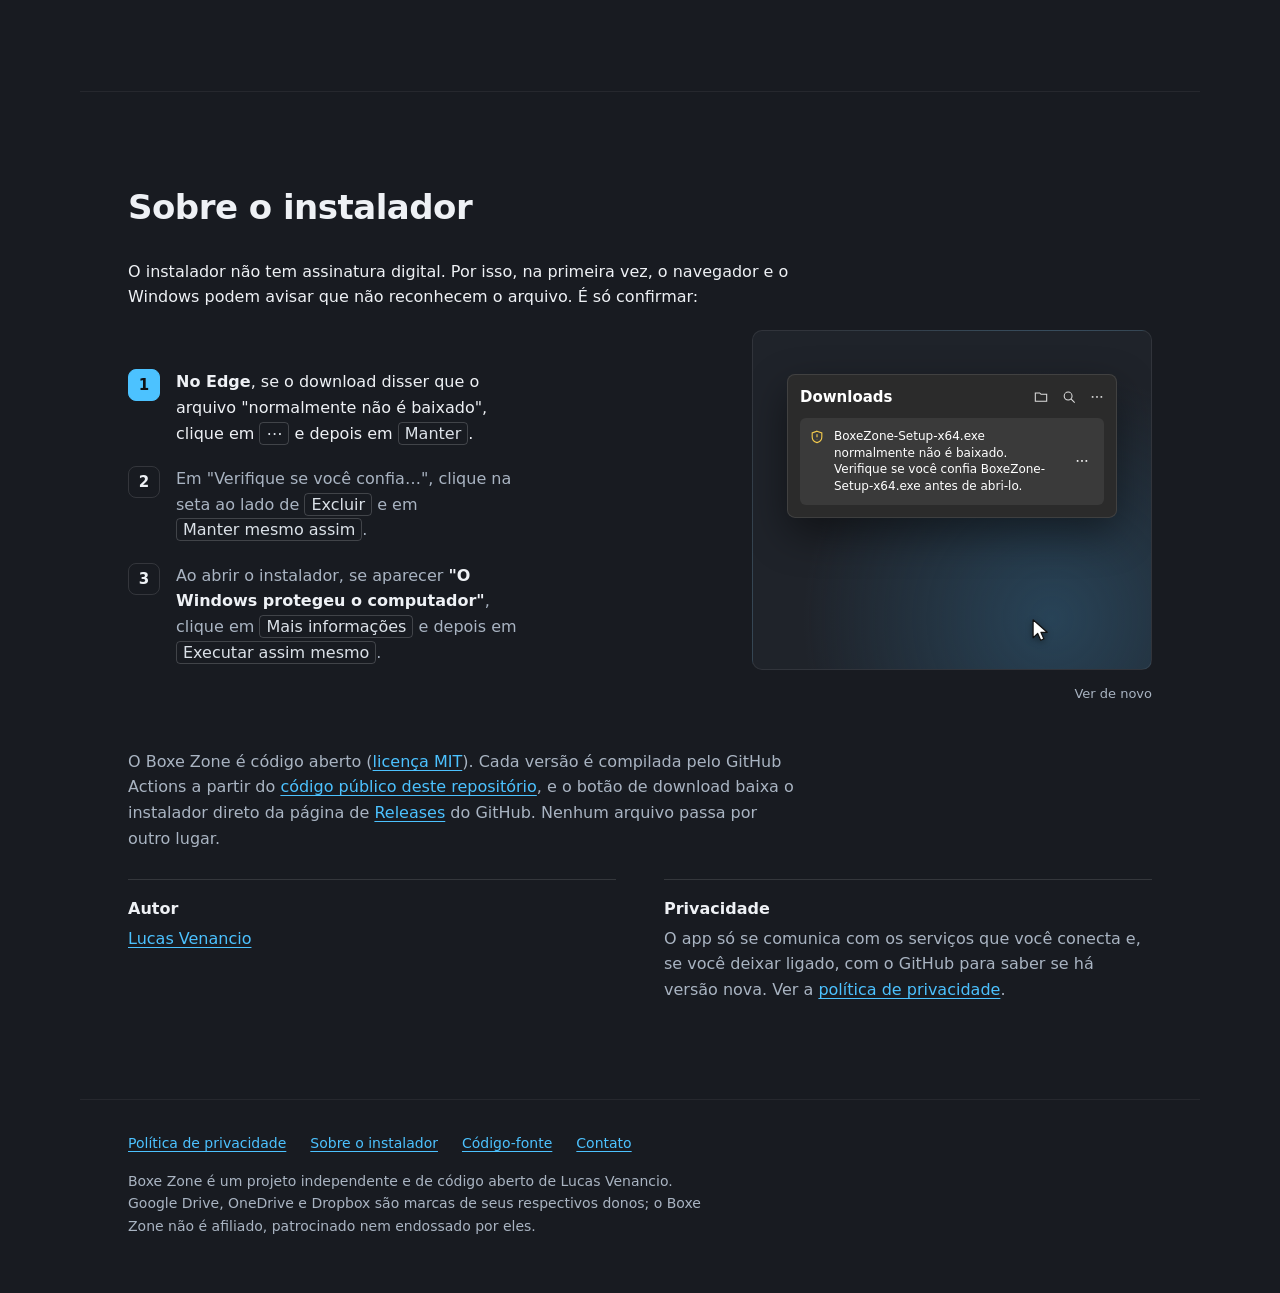
==== commit d75cd71a: "site: illustrations for each step and detail, new features in Detalhes Co-Authored-By: Claude Opus 5" ====
--- a/website/index.html
+++ b/website/index.html
@@ -120,16 +120,58 @@
       <h2 id="como">Como funciona</h2>
       <ol class="steps">
         <li>
+          <div class="ill i-connect" aria-hidden="true">
+            <div class="panel">
+              <div class="w-row">
+                <div class="w-line"><span class="w-icon"><img src="assets/onedrive.svg" alt=""></span><span class="w-name">OneDrive<small class="states"><span class="s1">Desligado</span><span class="s2">Conectando…</span><span class="s3">Pronto</span></small></span><span class="switch"><svg class="ptr" width="16" height="21" viewBox="0 0 18 24"><path d="M1.5 1.5v18l4.6-4.3 3 6.8 3.2-1.4-3-6.6h6.3z" fill="#fff" stroke="#111" stroke-width="1.2" stroke-linejoin="round"/></svg></span></div>
+                <div class="grow">
+                  <div class="zone"><div class="z-idle"><svg width="16" height="16" viewBox="0 0 16 16" fill="none" stroke="currentColor" stroke-width="1.4" stroke-linecap="round" stroke-linejoin="round"><path d="M8 10.5V2.5"/><path d="M5 5.5l3-3 3 3"/><path d="M2.5 10.5v3h11v-3"/></svg><span>Solte arquivos aqui</span></div></div>
+                </div>
+              </div>
+            </div>
+          </div>
           <h3>Ligue um destino</h3>
-          <p>Escolha o Google Drive, o OneDrive ou o Dropbox e entre com a sua conta no navegador. Cada destino ligado ganha a sua área no widget.</p>
-        </li>
-        <li>
-          <h3>Arraste o arquivo</h3>
-          <p>Solte qualquer arquivo na área do destino. O envio mostra o progresso real e não trava o resto do computador.</p>
-        </li>
-        <li>
-          <h3>Abra quando quiser</h3>
-          <p>Quando termina, um aviso do Windows confirma o envio e o botão Abrir leva direto ao arquivo na nuvem.</p>
+          <p>Ligue o Google Drive, o OneDrive ou o Dropbox e entre com a sua conta no navegador. Cada destino ligado ganha a sua área no widget.</p>
+        </li>
+        <li>
+          <div class="ill i-drop" aria-hidden="true">
+            <span class="chip"><svg width="14" height="14" viewBox="0 0 16 16" fill="none" stroke="currentColor" stroke-width="1.3" stroke-linejoin="round"><path d="M1.5 3.5h4.5l1.5 1.5h7v8h-13z"/></svg>Fotos</span>
+            <div class="panel">
+              <div class="w-row">
+                <div class="w-line"><span class="w-icon"><img src="assets/google-drive.svg" alt=""></span><span class="w-name">Google Drive<small class="states"><span class="s1">Pronto</span><span class="s2">Enviando…</span></small></span><span class="switch on"></span></div>
+                <div class="zone">
+                  <div class="z-idle"><svg width="16" height="16" viewBox="0 0 16 16" fill="none" stroke="currentColor" stroke-width="1.4" stroke-linecap="round" stroke-linejoin="round"><path d="M8 10.5V2.5"/><path d="M5 5.5l3-3 3 3"/><path d="M2.5 10.5v3h11v-3"/></svg><span>Solte arquivos aqui</span></div>
+                  <div class="z-sending">
+                    <div class="z-file"><svg width="14" height="14" viewBox="0 0 16 16" fill="none" stroke="currentColor" stroke-width="1.3"><path d="M4 1.5h5l3 3v10H4z"/><path d="M9 1.5v3h3"/></svg><span class="fname">IMG_0412.jpg</span><span class="cnt"></span><span class="pct"></span><span class="z-link">Cancelar</span></div>
+                    <div class="track"><i></i></div>
+                  </div>
+                  <div class="z-done"><div class="z-file"><span class="check"><svg width="10" height="10" viewBox="0 0 12 12" fill="none" stroke="currentColor" stroke-width="2" stroke-linecap="round" stroke-linejoin="round"><path d="M2.5 6.5l2.5 2.5 4.5-5"/></svg></span><span class="fname">Enviado · Fotos</span><span class="z-link">Abrir</span></div></div>
+                </div>
+              </div>
+            </div>
+          </div>
+          <h3>Arraste arquivos ou pastas</h3>
+          <p>Solte arquivos ou uma pasta inteira na área do destino. O envio mostra o progresso real e pode ser cancelado a qualquer momento.</p>
+        </li>
+        <li>
+          <div class="ill i-share" aria-hidden="true">
+            <div class="panel">
+              <div class="w-row">
+                <div class="w-line"><span class="w-icon"><img src="assets/google-drive.svg" alt=""></span><span class="w-name">Google Drive<small>Pronto</small></span><span class="switch on"></span></div>
+                <div class="zone">
+                  <div class="z-done"><div class="z-file"><span class="check"><svg width="10" height="10" viewBox="0 0 12 12" fill="none" stroke="currentColor" stroke-width="2" stroke-linecap="round" stroke-linejoin="round"><path d="M2.5 6.5l2.5 2.5 4.5-5"/></svg></span><span class="fname">Enviado · Fotos</span><span class="z-link">Abrir</span><span class="copy"><span class="c1">Copiar link</span><span class="c2">Copiando…</span><span class="c3">Link copiado</span><svg class="ptr" width="16" height="21" viewBox="0 0 18 24"><path d="M1.5 1.5v18l4.6-4.3 3 6.8 3.2-1.4-3-6.6h6.3z" fill="#fff" stroke="#111" stroke-width="1.2" stroke-linejoin="round"/></svg></span></div></div>
+                </div>
+              </div>
+            </div>
+            <div class="toast">
+              <div class="t-app"><img src="assets/logo.svg" alt="" width="16" height="16">Boxe Zone</div>
+              <p class="t-title">Enviado para o Google Drive</p>
+              <p>Fotos</p>
+              <div class="t-buttons"><span>Abrir</span><span>Copiar link</span></div>
+            </div>
+          </div>
+          <h3>Abra ou compartilhe</h3>
+          <p>Quando termina, um aviso do Windows confirma o envio. Abrir leva ao arquivo na nuvem, e Copiar link gera um link para mandar a quem quiser.</p>
         </li>
       </ol>
     </section>
@@ -155,7 +197,7 @@
           <span class="w-icon"><img src="assets/dropbox.svg" alt=""></span>
           <div>
             <h3>Dropbox</h3>
-            <p>Permissão para enviar arquivos e ler o e-mail da conta, que aparece no app para você saber qual conta está ligada.</p>
+            <p>Permissão para enviar arquivos, criar o link quando você clica em Copiar link e ler o e-mail da conta, que aparece no app para você saber qual conta está ligada.</p>
           </div>
         </li>
       </ul>
@@ -164,24 +206,94 @@
 
     <section class="section" aria-labelledby="detalhes">
       <h2 id="detalhes">Detalhes</h2>
-      <dl class="facts">
-        <div>
-          <dt>Sempre à mão</dt>
-          <dd>Fica por cima das outras janelas. Ctrl+Alt+D abre e fecha, e dá para trocar o atalho.</dd>
-        </div>
-        <div>
-          <dt>Recolhe na borda</dt>
-          <dd>Vira uma faixa fina na lateral da tela. Arraste um arquivo até ela para enviar sem abrir o widget.</dd>
-        </div>
-        <div>
-          <dt>Arquivos grandes</dt>
-          <dd>O envio é feito em partes, com progresso real. Nomes repetidos não sobrescrevem o que já está lá.</dd>
-        </div>
-        <div>
-          <dt>Tema claro e escuro</dt>
-          <dd>Segue o tema do Windows, ou o que você escolher nas configurações.</dd>
-        </div>
-      </dl>
+      <ul class="features">
+        <li>
+          <div class="ill i-hotkey" aria-hidden="true">
+            <div class="fake-win"><span></span><i></i><i></i><i></i></div>
+            <div class="panel mini">
+              <div class="w-head"><img src="assets/logo.svg" alt=""><span class="title">Boxe Zone</span><span class="w-caps"><svg width="10" height="10" viewBox="0 0 10 10" fill="none" stroke="currentColor" stroke-width="1"><path d="M0 5.5h10"/></svg><svg width="10" height="10" viewBox="0 0 10 10" fill="none" stroke="currentColor" stroke-width="1"><path d="M.5.5l9 9M9.5.5l-9 9"/></svg></span></div>
+              <div class="w-list"><div class="w-row on"><div class="w-line"><span class="w-icon"><img src="assets/google-drive.svg" alt=""></span><span class="w-name">Google Drive<small>Pronto</small></span><span class="switch on"></span></div></div></div>
+            </div>
+            <div class="keys"><kbd>Ctrl</kbd>+<kbd>Alt</kbd>+<kbd>D</kbd></div>
+          </div>
+          <h3>Sempre à mão</h3>
+          <p>Fica por cima das outras janelas. Ctrl+Alt+D abre e fecha, e dá para trocar o atalho.</p>
+        </li>
+        <li>
+          <div class="ill i-dock" aria-hidden="true">
+            <span class="chip"><svg width="14" height="14" viewBox="0 0 16 16" fill="none" stroke="currentColor" stroke-width="1.3"><path d="M4 1.5h5l3 3v10H4z"/><path d="M9 1.5v3h3"/></svg>relatorio.pdf</span>
+            <div class="dock">
+              <div class="dk-body">
+                <div class="dk-zone"><span class="w-icon"><img src="assets/google-drive.svg" alt=""></span><span>Google Drive</span></div>
+                <div class="track"><i></i></div>
+              </div>
+            </div>
+          </div>
+          <h3>Recolhe na borda</h3>
+          <p>Vira uma faixa fina na lateral da tela. Arraste um arquivo até ela para enviar sem abrir o widget.</p>
+        </li>
+        <li>
+          <div class="ill i-resume" aria-hidden="true">
+            <div class="panel">
+              <div class="w-row">
+                <div class="w-line"><span class="w-icon"><img src="assets/dropbox.svg" alt=""></span><span class="w-name">Dropbox<small>Enviando…</small></span><span class="switch on"></span></div>
+                <div class="zone">
+                  <div class="z-sending">
+                    <div class="z-file"><svg width="14" height="14" viewBox="0 0 16 16" fill="none" stroke="currentColor" stroke-width="1.3"><path d="M4 1.5h5l3 3v10H4z"/><path d="M9 1.5v3h3"/></svg><span class="fname">video.mp4</span><span class="labels"><span class="pct"></span><span class="wait">Aguardando conexão…</span><span class="back">Retomando…</span></span></div>
+                    <div class="track"><i></i></div>
+                  </div>
+                  <div class="z-done"><div class="z-file"><span class="check"><svg width="10" height="10" viewBox="0 0 12 12" fill="none" stroke="currentColor" stroke-width="2" stroke-linecap="round" stroke-linejoin="round"><path d="M2.5 6.5l2.5 2.5 4.5-5"/></svg></span><span class="fname">Enviado · video.mp4</span><span class="z-link">Abrir</span></div></div>
+                </div>
+              </div>
+            </div>
+          </div>
+          <h3>Continua de onde parou</h3>
+          <p>Arquivos grandes vão em partes. Se a internet cair ou o app fechar, o envio espera e continua de onde parou. Nomes repetidos não sobrescrevem nada.</p>
+        </li>
+        <li>
+          <div class="ill i-history" aria-hidden="true">
+            <div class="panel">
+              <div class="h-head"><span>←</span><span class="title">Histórico</span><span>✕</span></div>
+              <div class="h-list">
+                <div class="h-card new"><span class="w-icon"><img src="assets/google-drive.svg" alt=""></span><span class="w-name">Fotos<small>Google Drive · Hoje, 14:32</small></span><span class="z-link">Abrir</span><span class="z-link">Copiar link</span></div>
+                <div class="h-card"><span class="w-icon"><img src="assets/dropbox.svg" alt=""></span><span class="w-name">3 arquivos<small>Dropbox · Ontem, 09:10</small></span><span class="z-link">Abrir</span><span class="z-link">Copiar link</span></div>
+                <div class="h-card"><span class="w-icon"><img src="assets/onedrive.svg" alt=""></span><span class="w-name">proposta.pdf<small>OneDrive · Ontem, 08:45</small></span><span class="z-link">Abrir</span><span class="z-link">Copiar link</span></div>
+              </div>
+            </div>
+          </div>
+          <h3>Histórico</h3>
+          <p>Os últimos 50 envios ficam guardados no seu computador, com Abrir e Copiar link para quando precisar de novo.</p>
+        </li>
+        <li>
+          <div class="ill i-update" aria-hidden="true">
+            <div class="toast">
+              <div class="t-app"><img src="assets/logo.svg" alt="" width="16" height="16">Boxe Zone</div>
+              <p class="t-title">Versão nova do Boxe Zone</p>
+              <p>A versão 1.4.0 está pronta para instalar.</p>
+              <div class="t-buttons"><span class="press">Atualizar<svg class="ptr" width="16" height="21" viewBox="0 0 18 24"><path d="M1.5 1.5v18l4.6-4.3 3 6.8 3.2-1.4-3-6.6h6.3z" fill="#fff" stroke="#111" stroke-width="1.2" stroke-linejoin="round"/></svg></span></div>
+            </div>
+            <div class="setup-mini"><img src="assets/logo.svg" alt="" width="28" height="28"><span>Atualizando o Boxe Zone…</span><div class="track"><i></i></div></div>
+          </div>
+          <h3>Atualiza sozinho</h3>
+          <p>Quando sai uma versão nova, o app baixa do GitHub, confere o arquivo e instala quando você clica em Atualizar. Dá para desligar nas configurações.</p>
+        </li>
+        <li>
+          <div class="ill i-theme" aria-hidden="true">
+            <div class="panel mini dark">
+              <div class="w-head"><img src="assets/logo.svg" alt=""><span class="title">Boxe Zone</span><span class="w-caps"><svg width="10" height="10" viewBox="0 0 10 10" fill="none" stroke="currentColor" stroke-width="1"><path d="M0 5.5h10"/></svg><svg width="10" height="10" viewBox="0 0 10 10" fill="none" stroke="currentColor" stroke-width="1"><path d="M.5.5l9 9M9.5.5l-9 9"/></svg></span></div>
+              <div class="w-list"><div class="w-row on"><div class="w-line"><span class="w-icon"><img src="assets/google-drive.svg" alt=""></span><span class="w-name">Google Drive<small>Pronto</small></span><span class="switch on"></span></div></div></div>
+              <div class="w-foot"><kbd>Ctrl+Alt+D</kbd><span>abre e fecha</span><span class="link push">Configurações</span></div>
+            </div>
+            <div class="panel mini light">
+              <div class="w-head"><img src="assets/logo.svg" alt=""><span class="title">Boxe Zone</span><span class="w-caps"><svg width="10" height="10" viewBox="0 0 10 10" fill="none" stroke="currentColor" stroke-width="1"><path d="M0 5.5h10"/></svg><svg width="10" height="10" viewBox="0 0 10 10" fill="none" stroke="currentColor" stroke-width="1"><path d="M.5.5l9 9M9.5.5l-9 9"/></svg></span></div>
+              <div class="w-list"><div class="w-row on"><div class="w-line"><span class="w-icon"><img src="assets/google-drive.svg" alt=""></span><span class="w-name">Google Drive<small>Ready</small></span><span class="switch on"></span></div></div></div>
+              <div class="w-foot"><kbd>Ctrl+Alt+D</kbd><span>opens and closes</span><span class="link push">Settings</span></div>
+            </div>
+          </div>
+          <h3>Claro ou escuro, português ou inglês</h3>
+          <p>Segue o tema e o idioma do Windows, ou o que você escolher nas configurações.</p>
+        </li>
+      </ul>
     </section>
 
     <section class="section policy" id="instalador" aria-labelledby="instalador-titulo">
@@ -381,6 +493,19 @@
         }
       }
 
+      // Illustrations loop once they are on screen.
+      if ('IntersectionObserver' in window) {
+        var ills = new IntersectionObserver(function (entries) {
+          entries.forEach(function (entry) {
+            if (entry.isIntersecting) {
+              entry.target.classList.add('run');
+              ills.unobserve(entry.target);
+            }
+          });
+        }, { threshold: 0.35 });
+        document.querySelectorAll('.ill').forEach(function (ill) { ills.observe(ill); });
+      }
+
       warnReplay.hidden = false;
       warnReplay.addEventListener('click', play);
       if ('IntersectionObserver' in window) {
--- a/website/assets/style.css
+++ b/website/assets/style.css
@@ -441,7 +441,7 @@
   grid-area: 1 / 1;
 }
 
-.st-sending {
+.widget .st-sending {
   opacity: 0;
 }
 
@@ -509,13 +509,13 @@
 }
 
 /* Final state is the resting state, so without motion the widget simply shows "Enviado". */
-.z-idle,
-.z-sending,
-.zone .flying {
+.widget .z-idle,
+.widget .z-sending,
+.widget .flying {
   opacity: 0;
 }
 
-.z-done {
+.widget .z-done {
   opacity: 1;
 }
 
@@ -658,19 +658,25 @@
   counter-increment: step;
 }
 
-.steps li::before {
+.steps h3 {
+  display: flex;
+  align-items: center;
+  gap: 10px;
+}
+
+.steps h3::before {
   content: counter(step);
   display: flex;
   align-items: center;
   justify-content: center;
-  width: 32px;
-  height: 32px;
-  margin-bottom: 16px;
-  border-radius: 8px;
+  flex-shrink: 0;
+  width: 26px;
+  height: 26px;
+  border-radius: 7px;
   background: var(--accent);
   color: var(--ink);
   font-weight: 700;
-  font-size: 15px;
+  font-size: 14px;
 }
 
 .steps h3,
@@ -1216,7 +1222,867 @@
   overflow-wrap: anywhere;
 }
 
+/* Illustrations in "Como funciona" and "Detalhes": small scenes built from the widget's own parts.
+   Each loops while on screen (the script adds .run); without motion each rests on its key frame. */
+
+.ill {
+  position: relative;
+  display: grid;
+  place-items: center;
+  height: 190px;
+  margin-bottom: 20px;
+  overflow: hidden;
+  border: 1px solid rgba(255, 255, 255, 0.08);
+  border-radius: 10px;
+  background:
+    radial-gradient(circle at 80% 90%, rgba(47, 93, 124, 0.5), transparent 60%),
+    var(--desk-raised);
+  font-size: 13px;
+  line-height: 1.35;
+  user-select: none;
+}
+
+.ill > * {
+  grid-area: 1 / 1;
+}
+
+.ill p {
+  margin: 0;
+}
+
+.ill .panel {
+  width: min(300px, calc(100% - 28px));
+  padding: 6px;
+  border: 1px solid var(--line);
+  border-radius: 8px;
+  background: rgba(32, 34, 40, 0.9);
+  box-shadow: 0 12px 30px rgba(0, 0, 0, 0.4);
+}
+
+.ill .panel > .w-row {
+  background: rgba(255, 255, 255, 0.04);
+}
+
+.ill .panel.mini {
+  width: min(260px, calc(100% - 28px));
+  padding: 0;
+}
+
+.ill .z-idle,
+.ill .z-sending,
+.ill .z-done {
+  opacity: 0;
+}
+
+/* Overlaid labels that take turns (status line, link text, progress text). */
+.w-name .states,
+.ill .copy,
+.ill .labels {
+  display: grid;
+}
+
+.ill .copy,
+.ill .labels {
+  position: relative;
+  justify-items: end;
+  color: #b3bcc8;
+}
+
+.states > span,
+.copy > span,
+.labels > span {
+  grid-area: 1 / 1;
+  opacity: 0;
+}
+
+.ill .ptr {
+  position: absolute;
+  z-index: 3;
+  opacity: 0;
+  filter: drop-shadow(0 2px 3px rgba(0, 0, 0, 0.4));
+  pointer-events: none;
+}
+
+.ill .chip {
+  position: absolute;
+  z-index: 3;
+  display: inline-flex;
+  align-items: center;
+  gap: 6px;
+  padding: 6px 10px;
+  border-radius: 6px;
+  background: #f3f5f8;
+  color: #1b1f24;
+  font-size: 12px;
+  box-shadow: 0 8px 20px rgba(0, 0, 0, 0.35);
+  opacity: 0;
+}
+
+/* Batch counter, "1 de 12" to "12 de 12" (same @property trick as the percentage). */
+@property --n {
+  syntax: "<integer>";
+  inherits: false;
+  initial-value: 12;
+}
+
+.cnt {
+  color: #b3bcc8;
+  counter-reset: n var(--n);
+}
+
+.cnt::after {
+  content: counter(n) " de 12";
+}
+
+.toast {
+  width: min(250px, calc(100% - 24px));
+  padding: 10px 12px 12px;
+  border: 1px solid rgba(255, 255, 255, 0.1);
+  border-radius: 8px;
+  background: #2b2b2b;
+  color: #c8c8c8;
+  font-size: 12px;
+  box-shadow: 0 16px 36px rgba(0, 0, 0, 0.5);
+}
+
+.t-app {
+  display: flex;
+  align-items: center;
+  gap: 6px;
+  margin-bottom: 6px;
+  font-size: 11px;
+}
+
+.t-app img {
+  border-radius: 4px;
+}
+
+.toast .t-title {
+  color: #fff;
+  font-size: 13px;
+  font-weight: 600;
+}
+
+.t-buttons {
+  display: grid;
+  grid-auto-columns: minmax(0, 1fr);
+  grid-auto-flow: column;
+  gap: 6px;
+  margin-top: 10px;
+}
+
+.t-buttons span {
+  position: relative;
+  padding: 5px;
+  border-radius: 4px;
+  background: rgba(255, 255, 255, 0.08);
+  color: #fff;
+  text-align: center;
+}
+
+@keyframes ill-fade {
+  0% { opacity: 0; }
+  4%, 94% { opacity: 1; }
+  100% { opacity: 0; }
+}
+
+/* 1. Ligue um destino: the switch goes on, "Conectando…", "Pronto", and the drop zone opens. */
+
+.i-connect {
+  align-items: start;
+  padding-top: 30px;
+}
+
+.i-connect .switch {
+  background: var(--accent);
+  border-color: var(--accent);
+}
+
+.i-connect .switch::after {
+  left: 23px;
+  background: var(--ink);
+}
+
+.i-connect .ptr {
+  left: 22px;
+  top: 10px;
+}
+
+.i-connect .s3,
+.i-connect .z-idle {
+  opacity: 1;
+}
+
+.i-connect .grow {
+  overflow: hidden;
+}
+
+/* 2. Arraste arquivos ou pastas: a folder lands, "5 de 12", then "Enviado · Fotos". */
+
+.i-drop .chip {
+  left: calc(50% - 140px);
+  top: 12px;
+}
+
+.i-drop .s2,
+.i-drop .z-sending {
+  opacity: 1;
+}
+
+.i-drop .cnt {
+  --n: 5;
+}
+
+.i-drop .pct {
+  --pct: 42;
+}
+
+.i-drop .track i {
+  transform: scaleX(0.42);
+}
+
+/* 3. Abra ou compartilhe: the Windows notification, then "Copiar link" becomes "Link copiado". */
+
+.i-share {
+  align-items: start;
+  padding-top: 24px;
+}
+
+.i-share .z-done,
+.i-share .c3 {
+  opacity: 1;
+}
+
+.i-share .ptr {
+  left: 50%;
+  top: 8px;
+}
+
+.i-share .toast {
+  position: absolute;
+  right: 12px;
+  bottom: 12px;
+  opacity: 0;
+  transform: translateX(calc(100% + 24px));
+}
+
+/* Sempre à mão: Ctrl+Alt+D shows and hides the widget over another window. */
+
+.fake-win {
+  position: absolute;
+  left: 8%;
+  top: 18px;
+  width: 58%;
+  height: 120px;
+  border: 1px solid rgba(255, 255, 255, 0.08);
+  border-radius: 8px;
+  background: #23272e;
+  box-shadow: 0 10px 24px rgba(0, 0, 0, 0.3);
+}
+
+.fake-win span {
+  display: block;
+  height: 22px;
+  border-bottom: 1px solid rgba(255, 255, 255, 0.06);
+}
+
+.fake-win i {
+  display: block;
+  width: 70%;
+  height: 6px;
+  margin: 12px 14px 0;
+  border-radius: 3px;
+  background: rgba(255, 255, 255, 0.08);
+}
+
+.fake-win i:nth-of-type(2) {
+  width: 50%;
+}
+
+.i-hotkey .panel.mini {
+  position: absolute;
+  right: 6%;
+  top: 30px;
+  width: min(220px, 72%);
+}
+
+.keys {
+  position: absolute;
+  bottom: 14px;
+  left: 50%;
+  display: flex;
+  align-items: center;
+  gap: 6px;
+  color: var(--muted);
+  transform: translateX(-50%);
+}
+
+.keys kbd {
+  padding: 2px 8px;
+  border: 1px solid rgba(255, 255, 255, 0.22);
+  border-bottom-width: 3px;
+  border-radius: 5px;
+  background: #262a31;
+  color: #e3e7ec;
+  font: 12px var(--font);
+}
+
+/* Recolhe na borda: a file goes to the strip, which opens on the drop zone and sends. */
+
+.i-dock .chip {
+  left: 8%;
+  top: 30%;
+}
+
+.dock {
+  position: absolute;
+  right: 0;
+  top: 50%;
+  width: 176px;
+  height: 80px;
+  margin-top: -40px;
+  overflow: hidden;
+  border: 1px solid var(--line);
+  border-right: 0;
+  border-radius: 8px 0 0 8px;
+  background: rgba(32, 34, 40, 0.92);
+  box-shadow: 0 12px 30px rgba(0, 0, 0, 0.4);
+}
+
+.dk-body {
+  display: grid;
+  gap: 10px;
+  width: 176px;
+  padding: 10px;
+}
+
+.dk-zone {
+  display: flex;
+  align-items: center;
+  gap: 8px;
+  padding: 6px 8px;
+  border: 1px dashed rgba(76, 194, 255, 0.7);
+  border-radius: 6px;
+  background: rgba(76, 194, 255, 0.08);
+  font-size: 12px;
+}
+
+.dk-zone .w-icon {
+  width: 24px;
+  height: 24px;
+}
+
+.dk-zone .w-icon img {
+  width: 16px;
+  height: 16px;
+}
+
+/* Continua de onde parou: the connection drops at 38%, "Aguardando conexão…", "Retomando…", done. */
+
+.i-resume .z-sending,
+.i-resume .wait {
+  opacity: 1;
+}
+
+.i-resume .pct {
+  --pct: 38;
+}
+
+.i-resume .track i {
+  transform: scaleX(0.38);
+  background: rgba(255, 255, 255, 0.35);
+}
+
+/* Histórico: a new card arrives on top. */
+
+.i-history {
+  align-items: start;
+  padding-top: 16px;
+}
+
+.i-history .panel {
+  padding: 0;
+  -webkit-mask-image: linear-gradient(#000 72%, transparent);
+  mask-image: linear-gradient(#000 72%, transparent);
+}
+
+.h-head {
+  display: flex;
+  align-items: center;
+  gap: 12px;
+  height: 32px;
+  padding: 0 12px;
+  color: #e3e7ec;
+  font-size: 12px;
+  font-weight: 600;
+}
+
+.h-head .title {
+  flex-grow: 1;
+}
+
+.h-list {
+  display: grid;
+  gap: 6px;
+  padding: 2px 8px 8px;
+}
+
+.h-card {
+  display: flex;
+  align-items: center;
+  gap: 7px;
+  max-height: 50px;
+  padding: 6px 8px;
+  overflow: hidden;
+  border: 1px solid rgba(255, 255, 255, 0.08);
+  border-radius: 6px;
+  background: rgba(255, 255, 255, 0.04);
+  font-size: 12px;
+}
+
+.h-card .w-icon {
+  width: 24px;
+  height: 24px;
+}
+
+.h-card .w-icon img {
+  width: 16px;
+  height: 16px;
+}
+
+.h-card .w-name small {
+  overflow: hidden;
+  font-size: 10.5px;
+  text-overflow: ellipsis;
+  white-space: nowrap;
+}
+
+.h-card .z-link {
+  font-size: 11.5px;
+  white-space: nowrap;
+}
+
+/* Atualiza sozinho: "Versão nova", a click on Atualizar, and the silent install. */
+
+.i-update .press .ptr {
+  left: 50%;
+  top: 6px;
+}
+
+.setup-mini {
+  display: grid;
+  justify-items: center;
+  gap: 10px;
+  width: min(230px, calc(100% - 24px));
+  padding: 18px;
+  border: 1px solid rgba(255, 255, 255, 0.1);
+  border-radius: 8px;
+  background: #2b2b2b;
+  color: #fff;
+  font-size: 12px;
+  box-shadow: 0 16px 36px rgba(0, 0, 0, 0.5);
+  opacity: 0;
+}
+
+.setup-mini img {
+  border-radius: 7px;
+}
+
+.setup-mini .track {
+  width: 100%;
+}
+
+/* Claro ou escuro, português ou inglês: the widget switches between the two. */
+
+.i-theme .light {
+  opacity: 0;
+}
+
+.panel.light {
+  border-color: rgba(0, 0, 0, 0.1);
+  background: rgba(243, 243, 243, 0.96);
+  color: #1b1b1b;
+}
+
+.light .w-caps,
+.light .w-foot kbd {
+  color: #1b1b1b;
+}
+
+.light .w-row.on {
+  background: rgba(0, 0, 0, 0.04);
+}
+
+.light .w-icon {
+  background: rgba(0, 0, 0, 0.07);
+}
+
+.light .w-name small,
+.light .w-foot {
+  color: rgba(0, 0, 0, 0.62);
+}
+
+.light .w-foot {
+  border-top-color: rgba(0, 0, 0, 0.08);
+}
+
+.light .w-foot kbd {
+  border-color: rgba(0, 0, 0, 0.18);
+}
+
+.light .w-foot .link {
+  color: #005fb8;
+}
+
+@media (prefers-reduced-motion: no-preference) {
+  .run.i-connect .panel { animation: ill-fade 6s infinite; }
+  .run.i-connect .w-row { animation: c-row 6s infinite; }
+  .run.i-connect .switch { animation: c-track 6s infinite; }
+  .run.i-connect .switch::after { animation: c-knob 6s infinite; }
+  .run.i-connect .s1 { animation: c-s1 6s infinite; }
+  .run.i-connect .s2 { animation: c-s2 6s infinite; }
+  .run.i-connect .s3 { animation: c-s3 6s infinite; }
+  .run.i-connect .grow { animation: c-grow 6s infinite; }
+  .run.i-connect .ptr { animation: c-ptr 6s infinite; }
+
+  .run.i-drop .panel { animation: ill-fade 8s infinite; }
+  .run.i-drop .chip { animation: d-chip 8s infinite; }
+  .run.i-drop .zone { animation: d-zone 8s infinite; }
+  .run.i-drop .z-idle { animation: d-idle 8s infinite; }
+  .run.i-drop .z-sending { animation: d-send 8s infinite; }
+  .run.i-drop .z-done { animation: d-done 8s infinite; }
+  .run.i-drop .s1 { animation: d-s1 8s infinite; }
+  .run.i-drop .s2 { animation: d-send 8s infinite; }
+  .run.i-drop .cnt { animation: d-n 8s infinite; }
+  .run.i-drop .pct { animation: d-pct 8s infinite; }
+  .run.i-drop .track i { animation: d-bar 8s infinite; }
+
+  .run.i-share .panel { animation: ill-fade 8s infinite; }
+  .run.i-share .toast { animation: s-toast 8s infinite; }
+  .run.i-share .c1 { animation: s-c1 8s infinite; }
+  .run.i-share .c2 { animation: s-c2 8s infinite; }
+  .run.i-share .c3 { animation: s-c3 8s infinite; }
+  .run.i-share .ptr { animation: s-ptr 8s infinite; }
+
+  .run.i-hotkey .panel.mini { animation: h-win 6s infinite; }
+  .run.i-hotkey kbd { animation: h-key 6s infinite; }
+
+  .run.i-dock .chip { animation: k-chip 8s infinite; }
+  .run.i-dock .dock { animation: k-dock 8s infinite; }
+  .run.i-dock .dk-body { animation: k-body 8s infinite; }
+  .run.i-dock .track i { animation: k-bar 8s infinite; }
+
+  .run.i-resume .panel { animation: ill-fade 9s infinite; }
+  .run.i-resume .z-sending { animation: r-send 9s infinite; }
+  .run.i-resume .z-done { animation: r-done 9s infinite; }
+  .run.i-resume .pct { animation: r-pct 9s infinite; }
+  .run.i-resume .wait { animation: r-wait 9s infinite; }
+  .run.i-resume .back { animation: r-back 9s infinite; }
+  .run.i-resume .track i { animation: r-bar 9s infinite; }
+
+  .run.i-history .panel { animation: ill-fade 7s infinite; }
+  .run.i-history .new { animation: y-new 7s infinite; }
+
+  .run.i-update .toast { animation: u-toast 8s infinite; }
+  .run.i-update .press { animation: u-press 8s infinite; }
+  .run.i-update .ptr { animation: u-ptr 8s infinite; }
+  .run.i-update .setup-mini { animation: u-setup 8s infinite; }
+  .run.i-update .track i { animation: u-bar 8s infinite; }
+
+  .run.i-theme .dark { animation: t-dark 8s infinite; }
+  .run.i-theme .light { animation: t-light 8s infinite; }
+}
+
+@keyframes c-row {
+  0%, 24% { background: transparent; }
+  25%, 100% { background: rgba(255, 255, 255, 0.04); }
+}
+
+@keyframes c-track {
+  0%, 24% { background: transparent; border-color: rgba(255, 255, 255, 0.6); }
+  25%, 100% { background: var(--accent); border-color: var(--accent); }
+}
+
+@keyframes c-knob {
+  0%, 24% { left: 4px; background: rgba(255, 255, 255, 0.8); }
+  27%, 100% { left: 23px; background: var(--ink); }
+}
+
+@keyframes c-s1 {
+  0%, 24% { opacity: 1; }
+  25%, 100% { opacity: 0; }
+}
+
+@keyframes c-s2 {
+  0%, 24% { opacity: 0; }
+  25%, 49% { opacity: 1; }
+  50%, 100% { opacity: 0; }
+}
+
+@keyframes c-s3 {
+  0%, 49% { opacity: 0; }
+  50%, 100% { opacity: 1; }
+}
+
+@keyframes c-grow {
+  0%, 50% { max-height: 0; opacity: 0; }
+  62%, 100% { max-height: 80px; opacity: 1; }
+}
+
+@keyframes c-ptr {
+  0% { opacity: 0; transform: translate(50px, 50px); }
+  8% { opacity: 1; }
+  20% { transform: translate(0, 0); scale: 1; }
+  22% { scale: 0.85; }
+  25% { scale: 1; }
+  36% { opacity: 1; transform: translate(0, 0); }
+  44%, 100% { opacity: 0; transform: translate(30px, 40px); }
+}
+
+@keyframes d-chip {
+  0%, 4% { opacity: 0; transform: translate(-20px, -10px) rotate(-6deg); }
+  8% { opacity: 1; }
+  22% { opacity: 1; transform: translate(100px, 82px) rotate(0); }
+  26%, 100% { opacity: 0; transform: translate(104px, 86px) scale(0.92); }
+}
+
+@keyframes d-zone {
+  0%, 16%, 28%, 100% { border-color: rgba(255, 255, 255, 0.26); background: rgba(255, 255, 255, 0.03); }
+  19%, 25% { border-color: rgba(76, 194, 255, 0.7); background: rgba(76, 194, 255, 0.08); }
+}
+
+@keyframes d-idle {
+  0%, 25% { opacity: 1; }
+  26%, 100% { opacity: 0; }
+}
+
+@keyframes d-send {
+  0%, 25% { opacity: 0; }
+  26%, 74% { opacity: 1; }
+  75%, 100% { opacity: 0; }
+}
+
+@keyframes d-done {
+  0%, 74% { opacity: 0; }
+  75%, 100% { opacity: 1; }
+}
+
+@keyframes d-s1 {
+  0%, 25% { opacity: 1; }
+  26%, 74% { opacity: 0; }
+  75%, 100% { opacity: 1; }
+}
+
+@keyframes d-n {
+  0%, 26% { --n: 1; }
+  74%, 100% { --n: 12; }
+}
+
+@keyframes d-pct {
+  0%, 26% { --pct: 0; }
+  74%, 100% { --pct: 100; }
+}
+
+@keyframes d-bar {
+  0%, 26% { transform: scaleX(0); }
+  74%, 100% { transform: scaleX(1); }
+}
+
+@keyframes s-toast {
+  0%, 8% { opacity: 0; transform: translateX(calc(100% + 24px)); }
+  14%, 46% { opacity: 1; transform: none; }
+  52%, 100% { opacity: 0; transform: translateX(calc(100% + 24px)); }
+}
+
+@keyframes s-c1 {
+  0%, 62% { opacity: 1; }
+  63%, 100% { opacity: 0; }
+}
+
+@keyframes s-c2 {
+  0%, 62% { opacity: 0; }
+  63%, 72% { opacity: 1; }
+  73%, 100% { opacity: 0; }
+}
+
+@keyframes s-c3 {
+  0%, 72% { opacity: 0; }
+  73%, 100% { opacity: 1; }
+}
+
+@keyframes s-ptr {
+  0%, 48% { opacity: 0; transform: translate(40px, 40px); }
+  52% { opacity: 1; }
+  59% { transform: translate(0, 0); scale: 1; }
+  61% { scale: 0.85; }
+  63% { scale: 1; }
+  75% { opacity: 1; transform: translate(0, 0); }
+  82%, 100% { opacity: 0; transform: translate(30px, 30px); }
+}
+
+@keyframes h-win {
+  0%, 14% { opacity: 0; transform: scale(0.96); }
+  18%, 60% { opacity: 1; transform: none; }
+  64%, 100% { opacity: 0; transform: scale(0.96); }
+}
+
+@keyframes h-key {
+  0%, 10%, 18%, 58%, 66%, 100% { transform: none; border-bottom-width: 3px; border-color: rgba(255, 255, 255, 0.22); }
+  13%, 15%, 61%, 63% { transform: translateY(2px); border-bottom-width: 1px; border-color: var(--accent); }
+}
+
+@keyframes k-chip {
+  0% { opacity: 0; left: 8%; top: 30%; }
+  5% { opacity: 1; left: 8%; top: 30%; }
+  28% { opacity: 1; left: calc(100% - 130px); top: 44%; }
+  33%, 100% { opacity: 0; left: calc(100% - 120px); top: 46%; }
+}
+
+@keyframes k-dock {
+  0%, 27%, 86%, 100% {
+    width: 12px;
+    border-color: transparent;
+    border-radius: 6px 0 0 6px;
+    background: var(--accent);
+    box-shadow: 0 0 18px rgba(76, 194, 255, 0.35);
+  }
+  33%, 80% {
+    width: 176px;
+    border-color: var(--line);
+    border-radius: 8px 0 0 8px;
+    background: rgba(32, 34, 40, 0.92);
+    box-shadow: 0 12px 30px rgba(0, 0, 0, 0.4);
+  }
+}
+
+@keyframes k-body {
+  0%, 32% { opacity: 0; }
+  36%, 78% { opacity: 1; }
+  81%, 100% { opacity: 0; }
+}
+
+@keyframes k-bar {
+  0%, 38% { transform: scaleX(0); }
+  70%, 100% { transform: scaleX(1); }
+}
+
+@keyframes r-send {
+  0%, 84% { opacity: 1; }
+  85%, 100% { opacity: 0; }
+}
+
+@keyframes r-done {
+  0%, 84% { opacity: 0; }
+  85%, 100% { opacity: 1; }
+}
+
+@keyframes r-pct {
+  0% { opacity: 1; --pct: 0; }
+  24% { opacity: 1; --pct: 38; }
+  25%, 57% { opacity: 0; --pct: 38; }
+  58% { opacity: 1; --pct: 38; }
+  84%, 100% { opacity: 1; --pct: 100; }
+}
+
+@keyframes r-wait {
+  0%, 24% { opacity: 0; }
+  25%, 49% { opacity: 1; }
+  50%, 100% { opacity: 0; }
+}
+
+@keyframes r-back {
+  0%, 49% { opacity: 0; }
+  50%, 57% { opacity: 1; }
+  58%, 100% { opacity: 0; }
+}
+
+@keyframes r-bar {
+  0% { transform: scaleX(0); background: var(--accent); }
+  24% { transform: scaleX(0.38); background: var(--accent); }
+  25%, 57% { transform: scaleX(0.38); background: rgba(255, 255, 255, 0.35); }
+  58% { transform: scaleX(0.38); background: var(--accent); }
+  84%, 100% { transform: scaleX(1); background: var(--accent); }
+}
+
+@keyframes y-new {
+  0%, 12% { max-height: 0; margin-bottom: -6px; padding-top: 0; padding-bottom: 0; border-width: 0; opacity: 0; }
+  22% { max-height: 50px; margin-bottom: 0; padding-top: 6px; padding-bottom: 6px; border-width: 1px; opacity: 1; background: rgba(76, 194, 255, 0.14); }
+  45%, 100% { max-height: 50px; margin-bottom: 0; padding-top: 6px; padding-bottom: 6px; border-width: 1px; opacity: 1; background: rgba(255, 255, 255, 0.04); }
+}
+
+@keyframes u-toast {
+  0%, 6% { opacity: 0; transform: translateX(40px); }
+  12%, 44% { opacity: 1; transform: none; }
+  48%, 100% { opacity: 0; transform: scale(0.97); }
+}
+
+@keyframes u-press {
+  0%, 36%, 42%, 100% { background: rgba(255, 255, 255, 0.08); }
+  37%, 41% { background: rgba(255, 255, 255, 0.2); }
+}
+
+@keyframes u-ptr {
+  0%, 18% { opacity: 0; transform: translate(40px, 40px); }
+  22% { opacity: 1; }
+  34% { transform: translate(0, 0); scale: 1; }
+  37% { scale: 0.85; }
+  40% { scale: 1; }
+  44% { opacity: 1; transform: translate(0, 0); }
+  48%, 100% { opacity: 0; transform: translate(0, 0); }
+}
+
+@keyframes u-setup {
+  0%, 50% { opacity: 0; transform: scale(0.97); }
+  55%, 94% { opacity: 1; transform: none; }
+  100% { opacity: 0; }
+}
+
+@keyframes u-bar {
+  0%, 55% { transform: scaleX(0); }
+  90%, 100% { transform: scaleX(1); }
+}
+
+@keyframes t-dark {
+  0%, 44% { opacity: 1; }
+  50%, 94% { opacity: 0; }
+  100% { opacity: 1; }
+}
+
+@keyframes t-light {
+  0%, 44% { opacity: 0; }
+  50%, 94% { opacity: 1; }
+  100% { opacity: 0; }
+}
+
+/* Features ("Detalhes"): three columns of illustration + title + text. */
+
+.features {
+  display: grid;
+  grid-template-columns: repeat(3, minmax(0, 1fr));
+  gap: 48px 40px;
+  margin: 0;
+  padding: 0;
+  list-style: none;
+}
+
+.features h3 {
+  margin: 0 0 6px;
+  font-size: 18px;
+  font-weight: 600;
+}
+
+.features p {
+  margin: 0;
+  color: var(--muted);
+}
+
 /* Phones and narrow windows */
+
+@media (max-width: 1000px) {
+  .features {
+    grid-template-columns: repeat(2, minmax(0, 1fr));
+  }
+}
 
 @media (max-width: 860px) {
   .hero {
@@ -1252,6 +2118,16 @@
   .facts {
     grid-template-columns: minmax(0, 1fr);
   }
+
+  .steps p {
+    max-width: none;
+  }
+}
+
+@media (max-width: 640px) {
+  .features {
+    grid-template-columns: minmax(0, 1fr);
+  }
 }
 
 @media (max-width: 380px) {
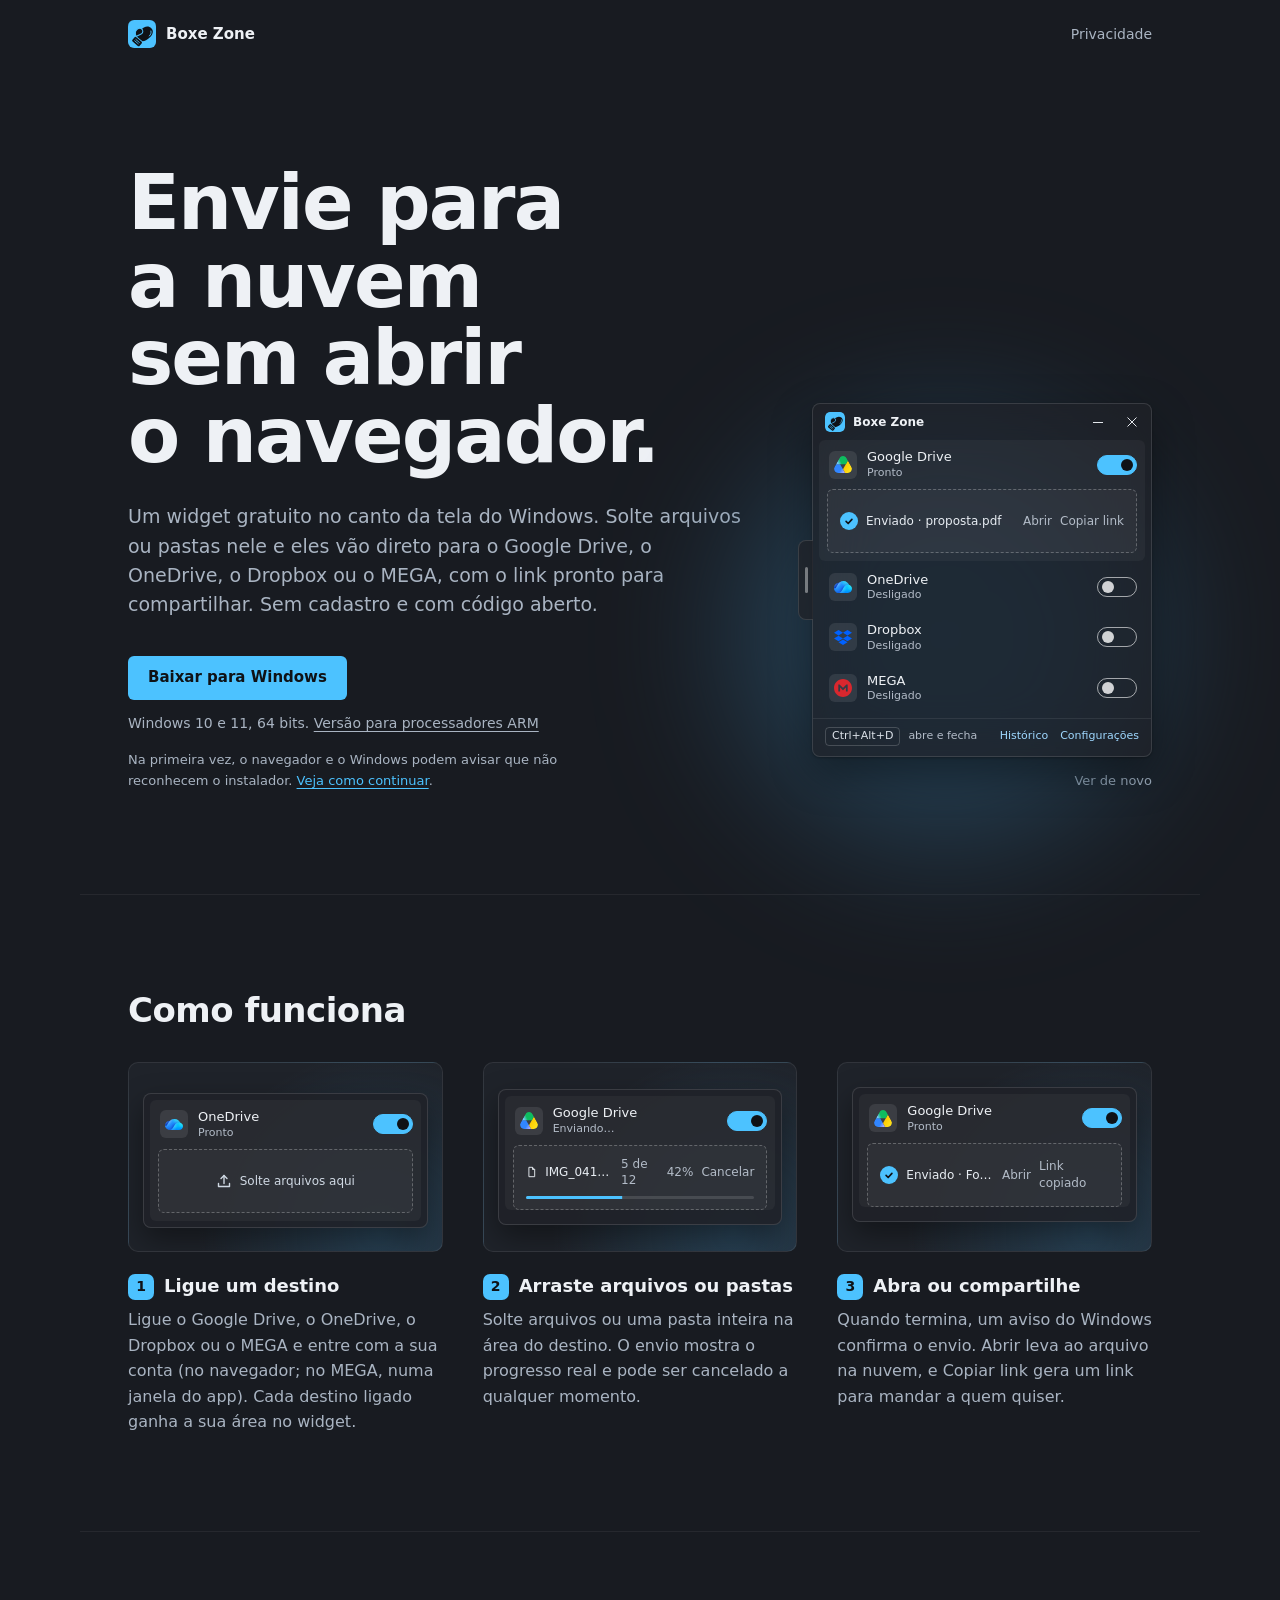
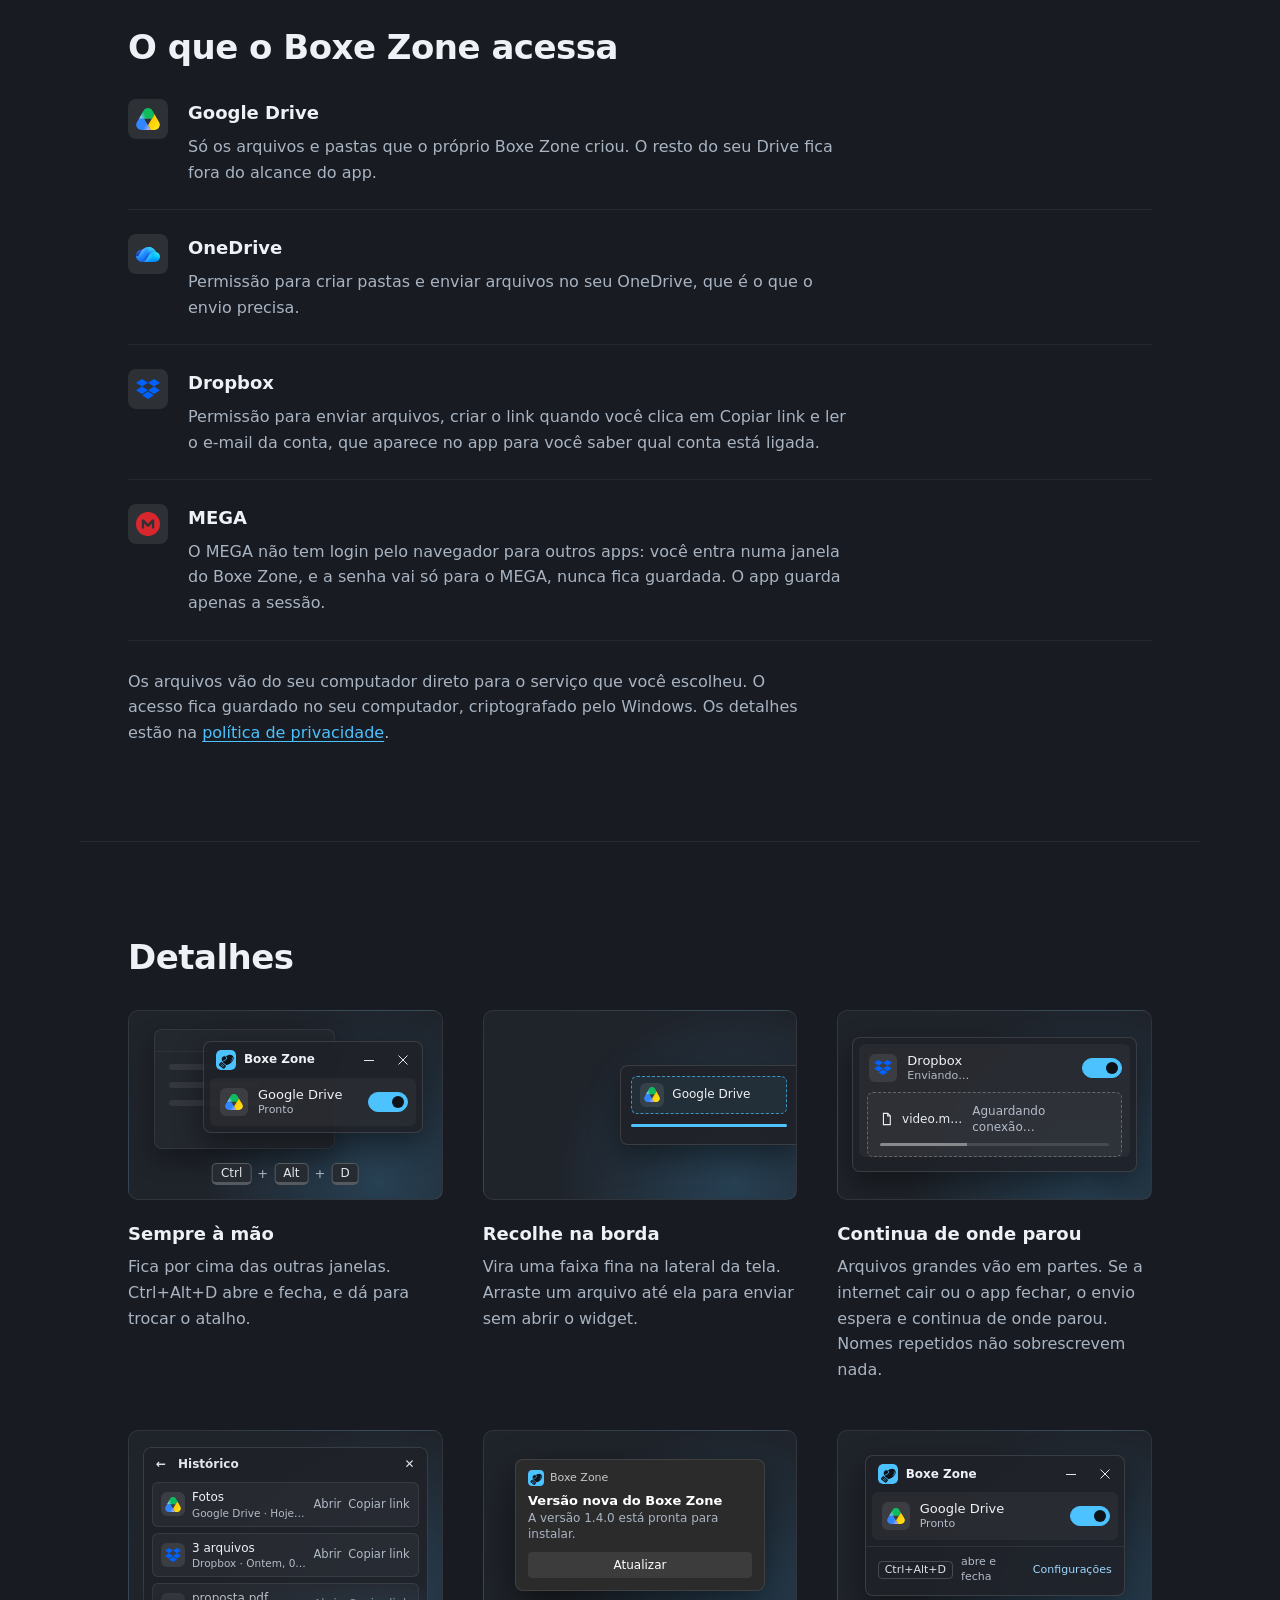
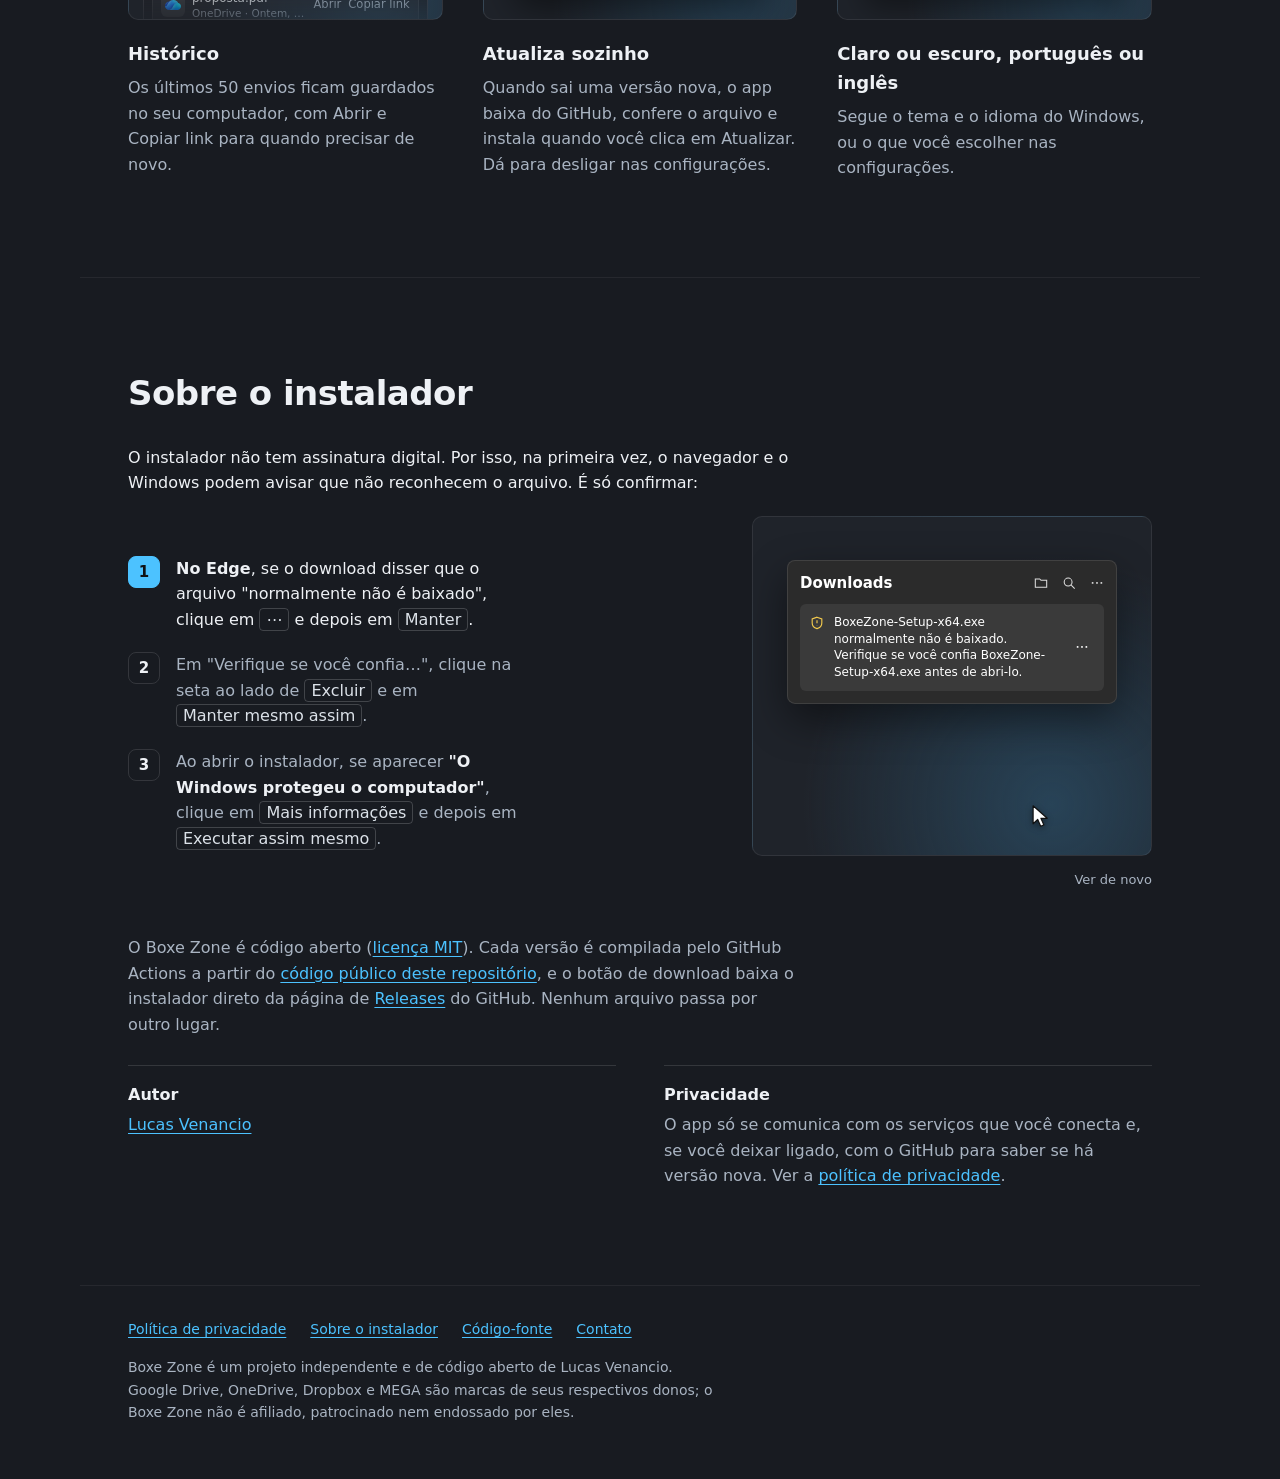
==== commit c63d889f: "site, README: MEGA as the fourth destination Co-Authored-By: Claude Opus 5.5 <noreply@anthropic.com>" ====
--- a/website/index.html
+++ b/website/index.html
@@ -4,9 +4,9 @@
   <meta charset="utf-8">
   <meta name="viewport" content="width=device-width, initial-scale=1">
   <title>Boxe Zone</title>
-  <meta name="description" content="Boxe Zone é um widget gratuito para Windows: solte arquivos ou pastas no canto da tela e eles vão para o Google Drive, o OneDrive ou o Dropbox, sem abrir o navegador.">
+  <meta name="description" content="Boxe Zone é um widget gratuito para Windows: solte arquivos ou pastas no canto da tela e eles vão para o Google Drive, o OneDrive, o Dropbox ou o MEGA, sem abrir o navegador.">
   <meta property="og:title" content="Boxe Zone">
-  <meta property="og:description" content="Envie para a nuvem sem abrir o navegador: solte arquivos ou pastas no canto da tela e eles vão para o Google Drive, o OneDrive ou o Dropbox.">
+  <meta property="og:description" content="Envie para a nuvem sem abrir o navegador: solte arquivos ou pastas no canto da tela e eles vão para o Google Drive, o OneDrive, o Dropbox ou o MEGA.">
   <meta property="og:type" content="website">
   <meta property="og:url" content="https://weblucasdev.github.io/BoxeZone/">
   <meta property="og:image" content="https://weblucasdev.github.io/BoxeZone/assets/logo.svg">
@@ -32,7 +32,7 @@
     <section class="hero" aria-labelledby="titulo">
       <div>
         <h1 id="titulo">Envie para a nuvem sem abrir o navegador.</h1>
-        <p class="lede">Um widget gratuito no canto da tela do Windows. Solte arquivos ou pastas nele e eles vão direto para o Google Drive, o OneDrive ou o Dropbox, com o link pronto para compartilhar. Sem cadastro e com código aberto.</p>
+        <p class="lede">Um widget gratuito no canto da tela do Windows. Solte arquivos ou pastas nele e eles vão direto para o Google Drive, o OneDrive, o Dropbox ou o MEGA, com o link pronto para compartilhar. Sem cadastro e com código aberto.</p>
         <div class="get">
           <a class="button" href="https://github.com/WebLucasDev/BoxeZone/releases/latest/download/BoxeZone-Setup-x64.exe">Baixar para Windows</a>
           <small>Windows 10 e 11, 64 bits. <a href="https://github.com/WebLucasDev/BoxeZone/releases/latest/download/BoxeZone-Setup-arm64.exe">Versão para processadores ARM</a></small>
@@ -103,6 +103,13 @@
                 <span class="switch"></span>
               </div>
             </div>
+            <div class="w-row">
+              <div class="w-line">
+                <span class="w-icon"><img src="assets/mega.svg" alt=""></span>
+                <span class="w-name">MEGA<small>Desligado</small></span>
+                <span class="switch"></span>
+              </div>
+            </div>
           </div>
 
           <div class="w-foot" aria-hidden="true">
@@ -131,7 +138,7 @@
             </div>
           </div>
           <h3>Ligue um destino</h3>
-          <p>Ligue o Google Drive, o OneDrive ou o Dropbox e entre com a sua conta no navegador. Cada destino ligado ganha a sua área no widget.</p>
+          <p>Ligue o Google Drive, o OneDrive, o Dropbox ou o MEGA e entre com a sua conta (no navegador; no MEGA, numa janela do app). Cada destino ligado ganha a sua área no widget.</p>
         </li>
         <li>
           <div class="ill i-drop" aria-hidden="true">
@@ -200,6 +207,13 @@
             <p>Permissão para enviar arquivos, criar o link quando você clica em Copiar link e ler o e-mail da conta, que aparece no app para você saber qual conta está ligada.</p>
           </div>
         </li>
+        <li>
+          <span class="w-icon"><img src="assets/mega.svg" alt=""></span>
+          <div>
+            <h3>MEGA</h3>
+            <p>O MEGA não tem login pelo navegador para outros apps: você entra numa janela do Boxe Zone, e a senha vai só para o MEGA, nunca fica guardada. O app guarda apenas a sessão.</p>
+          </div>
+        </li>
       </ul>
       <p class="note">Os arquivos vão do seu computador direto para o serviço que você escolheu. O acesso fica guardado no seu computador, criptografado pelo Windows. Os detalhes estão na <a href="privacidade/">política de privacidade</a>.</p>
     </section>
@@ -372,11 +386,11 @@
         </div>
       </div>
 
-      <p>O Boxe Zone é código aberto (<a href="https://github.com/WebLucasDev/BoxeZone/blob/main/LICENSE">licença MIT</a>). Cada versão é compilada pelo GitHub Actions a partir do <a href="https://github.com/WebLucasDev/BoxeZone">código público deste repositório</a>, e o botão de download baixa o instalador direto da página de <a href="https://github.com/WebLucasDev/BoxeZone/releases">Releases</a> do GitHub. Nenhum arquivo passa por outro lugar.</p>
+      <p>O Boxe Zone é código aberto (<a href="https://github.com/WebLucasDev/BoxeZone/blob/main/LICENSE" target="_blank" rel="noopener">licença MIT</a>). Cada versão é compilada pelo GitHub Actions a partir do <a href="https://github.com/WebLucasDev/BoxeZone" target="_blank" rel="noopener">código público deste repositório</a>, e o botão de download baixa o instalador direto da página de <a href="https://github.com/WebLucasDev/BoxeZone/releases" target="_blank" rel="noopener">Releases</a> do GitHub. Nenhum arquivo passa por outro lugar.</p>
       <dl class="facts">
         <div>
           <dt>Autor</dt>
-          <dd><a href="https://github.com/WebLucasDev">Lucas Venancio</a></dd>
+          <dd><a href="https://github.com/WebLucasDev" target="_blank" rel="noopener">Lucas Venancio</a></dd>
         </div>
         <div>
           <dt>Privacidade</dt>
@@ -390,10 +404,10 @@
     <nav aria-label="Rodapé">
       <a href="privacidade/">Política de privacidade</a>
       <a href="#instalador">Sobre o instalador</a>
-      <a href="https://github.com/WebLucasDev/BoxeZone">Código-fonte</a>
+      <a href="https://github.com/WebLucasDev/BoxeZone" target="_blank" rel="noopener">Código-fonte</a>
       <a href="mailto:lucasvenanciodev@gmail.com">Contato</a>
     </nav>
-    <p>Boxe Zone é um projeto independente e de código aberto de Lucas Venancio. Google Drive, OneDrive e Dropbox são marcas de seus respectivos donos; o Boxe Zone não é afiliado, patrocinado nem endossado por eles.</p>
+    <p>Boxe Zone é um projeto independente e de código aberto de Lucas Venancio. Google Drive, OneDrive, Dropbox e MEGA são marcas de seus respectivos donos; o Boxe Zone não é afiliado, patrocinado nem endossado por eles.</p>
   </footer>
 
   <script>
